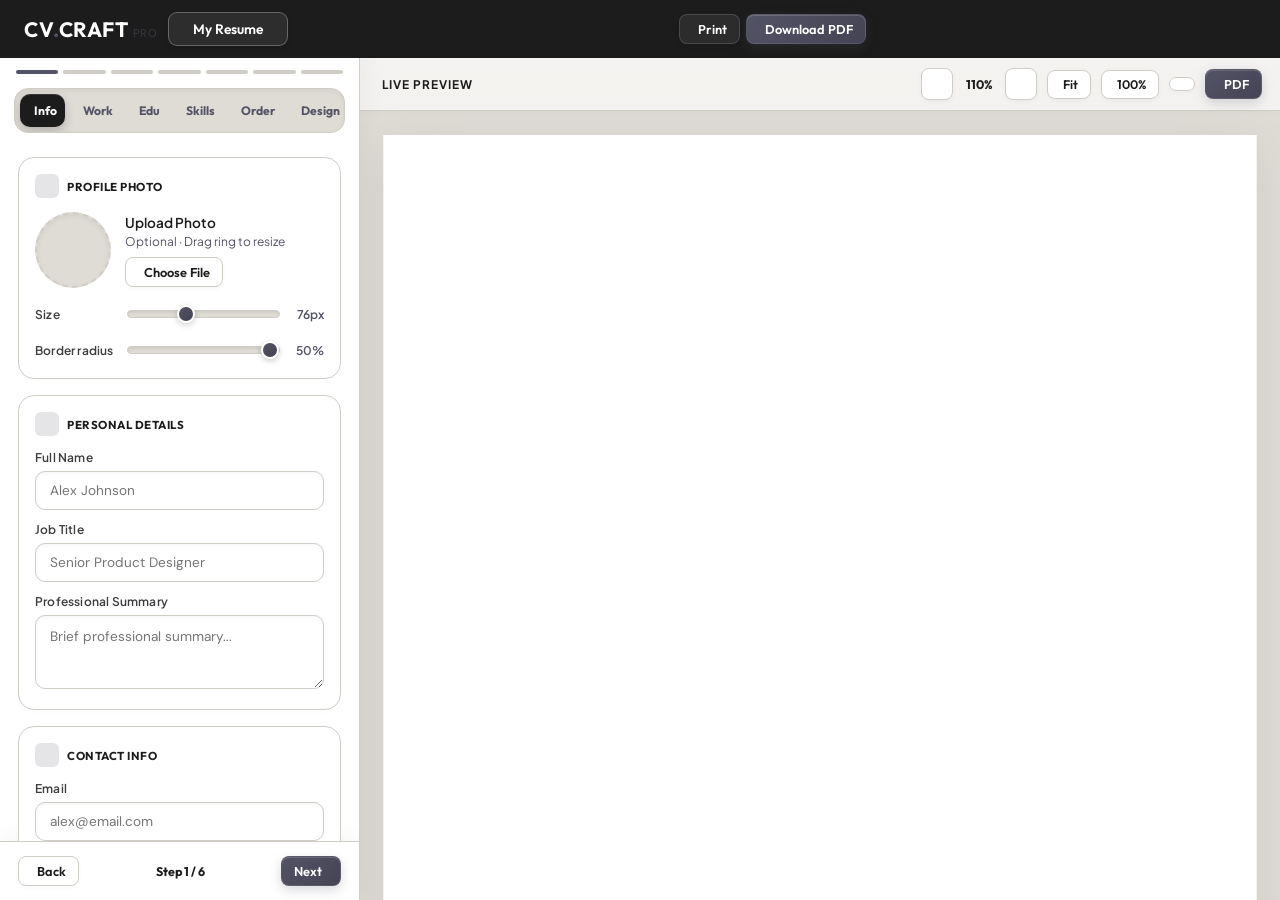
==== resume.html @ 9d7c4c13 "landinga page implementation" ====
<!DOCTYPE html>
<html lang="en">
<head>
<meta charset="UTF-8">
<meta name="viewport" content="width=device-width, initial-scale=1.0">
<meta http-equiv="Cache-Control" content="no-cache, no-store, must-revalidate">
<meta http-equiv="Pragma" content="no-cache">
<meta http-equiv="Expires" content="0">
<title>Free ATS Resume Builder Online | CVcraft Pro</title>
<meta name="description" content="Create ATS-friendly resumes online for free with CVcraft Pro. Fast, modern and privacy-first resume builder.">
<meta property="og:title" content="CVcraft Pro">
<meta property="og:description" content="Free ATS Resume Builder">
<meta property="og:type" content="website">
<meta property="og:url" content="https://resume-builder-3bc.pages.dev/">
<link rel="stylesheet" href="https://cdn.jsdelivr.net/npm/@tabler/icons-webfont@3.19.0/dist/tabler-icons.min.css">
<link href="https://fonts.googleapis.com/css2?family=DM+Serif+Display:ital@0;1&family=DM+Sans:ital,wght@0,300;0,400;0,500;0,600;1,400&family=Space+Mono:wght@400;700&family=Playfair+Display:ital,wght@0,400;0,700;1,400&family=Raleway:wght@300;400;600;700&family=Josefin+Sans:wght@300;400;600&family=Cormorant+Garamond:ital,wght@0,400;0,600;1,400&family=Nunito:wght@300;400;600;700&family=Lato:wght@300;400;700&family=Merriweather:ital,wght@0,400;0,700;1,400&family=Montserrat:wght@300;400;600;700&family=Source+Code+Pro:wght@400;600&family=Crimson+Text:ital,wght@0,400;0,600;1,400&family=IBM+Plex+Sans:wght@300;400;500;600&family=Libre+Baskerville:ital,wght@0,400;0,700;1,400&family=Oswald:wght@300;400;600&family=PT+Serif:ital,wght@0,400;0,700;1,400&family=Roboto+Slab:wght@300;400;700&family=Work+Sans:wght@300;400;500;600&family=Fira+Sans:wght@300;400;500;600&family=Outfit:wght@300;400;500;600;700;800&family=Plus+Jakarta+Sans:wght@300;400;500;600;700&display=swap" rel="stylesheet">
<link rel="stylesheet" href="https://cdnjs.cloudflare.com/ajax/libs/cropperjs/1.6.1/cropper.min.css">
<link rel="stylesheet" href="css/style.css?v=2">
</head>
<body>
<div id="ats-live-announcer" style="position: absolute; width: 1px; height: 1px; padding: 0; margin: -1px; overflow: hidden; clip: rect(0, 0, 0, 0); border: 0;" role="status" aria-live="polite"></div>

<header>
  <div class="logo-group" style="display:flex;align-items:center;gap:12px">
    <div class="logo" ondblclick="launchDiagnostics()" style="cursor: pointer;" title="Double-click to run diagnostics">CV<span>.</span>craft <span style="font-size:.7rem;opacity:.5;font-family:'DM Sans';font-weight:400">PRO</span></div>
    
    <div class="resumes-dropdown" id="resumesDropdown">
      <button class="resumes-trigger" onclick="toggleResumesMenu(event)" id="resumesTrigger">
        <i class="ti ti-file-text"></i>
        <span id="activeResumeName">My Resume</span>
        <i class="ti ti-chevron-down" style="font-size:10px;opacity:.7"></i>
      </button>
      <div class="resumes-menu" id="resumesMenu">
        <div class="menu-sec-label">Saved Resumes</div>
        <div class="resumes-list" id="resumesList"></div>
        <div class="menu-sec-label" style="margin-top: 6px;">Actions</div>
        <div class="resumes-actions">
          <button onclick="duplicateActiveResume(event)"><i class="ti ti-copy"></i> Duplicate Current Resume</button>
          <button onclick="createNewResume(event)"><i class="ti ti-plus"></i> New Blank Resume</button>
          <button onclick="document.getElementById('importProjectInput').click()"><i class="ti ti-upload"></i> Upload Existing Resume (.cvcraft / .json)</button>
          <input type="file" id="importProjectInput" accept=".cvcraft,.json" style="display:none" onchange="handleImportProject(event)">
          
          <div style="height: 1px; background: rgba(255, 255, 255, 0.08); margin: 2px 0;"></div>
          
          <button onclick="generateShareLink(event)"><i class="ti ti-share"></i> Share Resume Link</button>
          <button onclick="exportProject(event)"><i class="ti ti-download"></i> Save Resume to File</button>
          
          <div style="height: 1px; background: rgba(255, 255, 255, 0.08); margin: 2px 0;"></div>
          
          <button onclick="loadSampleData(event)" class="btn-sample"><i class="ti ti-sparkles"></i> Load Example Resume</button>
          <button onclick="resetActiveResume(event)" style="color: #ff4d4d; border-color: rgba(255, 77, 77, 0.15); background: rgba(255, 77, 77, 0.04);"><i class="ti ti-rotate"></i> Reset Current Resume</button>
        </div>
      </div>
    </div>
  </div>
  <div class="hdr-center">
    <button class="btn btn-ghost btn-sm" onclick="window.print()"><i class="ti ti-printer"></i> Print</button>
    <button class="btn btn-primary btn-sm" onclick="doDownload()"><i class="ti ti-download"></i> Download PDF</button>
  </div>
  <div class="hdr-actions">
    <button class="btn btn-ghost mob-edit-btn" id="mobToggle"><i class="ti ti-edit"></i> Edit</button>
    <button class="btn btn-primary btn-sm" onclick="doDownload()" style="display:none" id="mobDL"><i class="ti ti-download"></i></button>
  </div>
</header>

<div class="overlay" id="overlay" onclick="closeSidebar()"></div>

<div class="app">
<!-- ══ SIDEBAR ══ -->
<aside class="sidebar" id="sidebar">
  <div class="step-bar" id="stepBar"></div>
  <div class="tabs" id="tabBar">
    <div class="tab active" data-tab="info"><i class="ti ti-user"></i>Info</div>
    <div class="tab" data-tab="work"><i class="ti ti-briefcase"></i>Work</div>
    <div class="tab" data-tab="edu"><i class="ti ti-school"></i>Edu</div>
    <div class="tab" data-tab="skills"><i class="ti ti-tools"></i>Skills</div>
    <div class="tab" data-tab="sections"><i class="ti ti-layout-list"></i>Order</div>
    <div class="tab" data-tab="design"><i class="ti ti-brush"></i>Design</div>
    <div class="tab" data-tab="assist"><i class="ti ti-sparkles"></i>Optimizer</div>
  </div>

  <!-- INFO TAB -->
  <div class="tab-body active" id="tb-info">
    <div class="form-section-card">
      <div class="sec-label"><i class="ti ti-photo"></i> Profile Photo</div>
      <div class="photo-wrap">
        <div class="photo-ring" id="photoRing">
          <div class="photo-circle" id="photoCircle" onclick="handleAvatarClick(event)">
            <i class="ti ti-camera" style="font-size:1.6rem;color:var(--muted)"></i>
          </div>
          <div class="photo-resize-ring" id="photoResizeRing" title="Drag to resize"></div>
        </div>
        <div>
          <div style="font-weight:600;font-size:.85rem;margin-bottom:3px">Upload Photo</div>
          <div style="font-size:.75rem;color:var(--muted);margin-bottom:6px">Optional · Drag ring to resize</div>
          <input type="file" id="photo-input" accept="image/*" onchange="handlePhoto(event)">
          <button class="btn btn-outline btn-sm" onclick="document.getElementById('photo-input').click()"><i class="ti ti-upload"></i> Choose File</button>
          <button class="btn btn-outline btn-sm" style="margin-left:4px;display:none" onclick="removePhoto()" id="removePhotoBtn" title="Remove Photo"><i class="ti ti-trash"></i></button>
        </div>
      </div>
      <div class="range-row"><label class="lbl">Size</label><input type="range" id="photoSize" min="50" max="120" value="76" oninput="setPhotoSize(this.value)"><span class="range-val" id="photoSizeVal">76px</span></div>
      <div class="range-row" style="margin-bottom:0"><label class="lbl">Border radius</label><input type="range" id="photoBR" min="0" max="50" value="50" oninput="setPhotoBR(this.value)"><span class="range-val" id="photoBRVal">50%</span></div>
    </div>

    <div class="form-section-card">
      <div class="sec-label"><i class="ti ti-id-badge"></i> Personal Details</div>
      <div class="form-group"><label class="lbl">Full Name</label><input type="text" id="f_name" placeholder="Alex Johnson" oninput="render()" value=""></div>
      <div class="form-group" style="position: relative;">
        <label class="lbl" for="f_title">Job Title</label>
        <input type="text" id="f_title" placeholder="Senior Product Designer" oninput="render()" value="" aria-autocomplete="list" aria-controls="role-suggestions" aria-expanded="false">
        <div id="role-suggestions" class="role-suggestions-dropdown" role="listbox" style="display: none; position: absolute; top: 100%; left: 0; right: 0; background: #1c1c1e; border: 1px solid rgba(255,255,255,0.12); border-radius: 8px; box-shadow: 0 10px 30px rgba(0,0,0,0.5); z-index: 1000; max-height: 200px; overflow-y: auto; margin-top: 4px;"></div>
      </div>
      <div class="form-group" style="margin-bottom:0"><label class="lbl">Professional Summary</label><textarea id="f_summary" oninput="render()" placeholder="Brief professional summary..."></textarea></div>
      <div id="smart-role-panel" style="display: none; margin-top: 14px; background: rgba(0, 0, 0, 0.015); border: 1px dashed rgba(0, 0, 0, 0.12); padding: 12px; border-radius: 8px;"></div>
    </div>

    <div class="form-section-card">
      <div class="sec-label"><i class="ti ti-address-book"></i> Contact Info</div>
      <div class="form-group"><label class="lbl"><i class="ti ti-mail" style="font-size:12px"></i> Email</label><input type="email" id="f_email" placeholder="alex@email.com" oninput="render()" value=""></div>
      <div class="form-group"><label class="lbl"><i class="ti ti-phone" style="font-size:12px"></i> Phone</label><input type="tel" id="f_phone" placeholder="+1 234 567 890" oninput="render()" value=""></div>
      <div class="two-col">
        <div class="form-group"><label class="lbl"><i class="ti ti-map-pin" style="font-size:12px"></i> City</label><input type="text" id="f_city" placeholder="New York" oninput="render()" value=""></div>
        <div class="form-group"><label class="lbl">Country</label><input type="text" id="f_country" placeholder="USA" oninput="render()" value=""></div>
      </div>
      <div class="form-group"><label class="lbl"><i class="ti ti-brand-linkedin" style="font-size:12px"></i> LinkedIn</label><input type="url" id="f_linkedin" placeholder="linkedin.com/in/alex" oninput="render()" value=""></div>
      <div class="form-group"><label class="lbl"><i class="ti ti-world" style="font-size:12px"></i> Website</label><input type="url" id="f_website" placeholder="alexjohnson.design" oninput="render()" value=""></div>
      <div class="form-group" style="margin-bottom:0"><label class="lbl"><i class="ti ti-brand-github" style="font-size:12px"></i> GitHub</label><input type="url" id="f_github" placeholder="github.com/alex" oninput="render()" value=""></div>
    </div>
  </div>

  <!-- WORK TAB -->
  <div class="tab-body" id="tb-work">
    <div class="form-section-card">
      <div class="sec-label"><i class="ti ti-briefcase"></i> Work Experience</div>
      <div id="exp-list"></div>
      <button class="add-btn" onclick="addEntry('exp')"><i class="ti ti-plus"></i> Add Experience</button>
    </div>
  </div>

  <!-- EDU TAB -->
  <div class="tab-body" id="tb-edu">
    <div class="form-section-card">
      <div class="sec-label"><i class="ti ti-school"></i> Education</div>
      <div id="edu-list"></div>
      <button class="add-btn" onclick="addEntry('edu')"><i class="ti ti-plus"></i> Add Education</button>
    </div>

    <div class="form-section-card">
      <div class="sec-label"><i class="ti ti-certificate"></i> Certifications</div>
      <div id="cert-list"></div>
      <button class="add-btn" onclick="addEntry('cert')"><i class="ti ti-plus"></i> Add Certification</button>
    </div>

    <div class="form-section-card">
      <div class="sec-label"><i class="ti ti-trophy"></i> Awards & Achievements</div>
      <div id="award-list"></div>
      <button class="add-btn" onclick="addEntry('award')"><i class="ti ti-plus"></i> Add Award</button>
    </div>
  </div>

  <!-- SKILLS TAB -->
  <div class="tab-body" id="tb-skills">
    <div class="form-section-card">
      <div class="sec-label"><i class="ti ti-tools"></i> Skills</div>
      <div style="font-size:.75rem;color:var(--muted);margin-bottom:8px">Type skill + press Enter to add</div>
      <div class="skills-box" id="skills-area" onclick="document.getElementById('skill-input').focus()">
        <input class="s-ghost" id="skill-input" placeholder="e.g. Figma, React…" onkeydown="handleSkillKey(event)">
      </div>
      <!-- Skill suggestions flex-box container -->
      <div id="skills-suggestions-wrapper" style="margin-top: 12px; display: none;">
        <span style="font-size: 0.72rem; color: rgba(255,255,255,0.4); font-weight: bold; display: block; margin-bottom: 6px;">Recommended Skills</span>
        <div id="skillsSuggestionsList" style="display: flex; flex-wrap: wrap; gap: 6px;"></div>
      </div>
    </div>

    <div class="form-section-card">
      <div class="sec-label"><i class="ti ti-language"></i> Languages</div>
      <div id="lang-list"></div>
      <button class="add-btn" onclick="addLang()"><i class="ti ti-plus"></i> Add Language</button>
    </div>

    <div class="form-section-card">
      <div class="sec-label"><i class="ti ti-heart"></i> Interests / Hobbies</div>
      <div class="form-group" style="margin-bottom:0"><input type="text" id="f_interests" placeholder="Photography, Hiking, Open Source…" oninput="render()" value="UX Research, Photography, Hiking"></div>
    </div>
  </div>

  <!-- SECTIONS ORDER TAB -->
  <div class="tab-body" id="tb-sections">
    <div class="form-section-card">
      <div class="sec-label"><i class="ti ti-arrows-sort"></i> Drag to Reorder Sections</div>
      <div style="font-size:.75rem;color:var(--muted);margin-bottom:12px">Drag items to change section order. Toggle eye to show/hide.</div>
      <div class="reorder-list" id="reorderList"></div>
    </div>
  </div>

  <!-- DESIGN TAB -->
  <div class="tab-body" id="tb-design">
    <div class="form-section-card">
      <div class="sec-label"><i class="ti ti-color-swatch"></i> Accent Color</div>
      <div class="color-grid" id="colorGrid"></div>
      <div class="custom-color-trigger" onclick="openColorPickerModal()">
        <div class="custom-color-swatch" id="customColorPreview" style="background: var(--accent);"></div>
        <span style="font-size: .82rem; font-weight: 500; color: var(--text);">Choose Custom Color...</span>
      </div>
    </div>

    <div class="form-section-card">
      <div class="sec-label"><i class="ti ti-layout-grid"></i> Layout</div>
      <div class="layout-grid" id="layoutGrid"></div>
    </div>

    <div class="form-section-card">
      <div class="sec-label"><i class="ti ti-typography"></i> Font Family</div>
      <div class="font-grid" id="fontGrid"></div>
    </div>

    <div class="form-section-card">
      <div class="sec-label"><i class="ti ti-text-size"></i> Typography</div>
      <div class="range-row"><label class="lbl">Base size</label><input type="range" min="80" max="115" value="100" step="5" id="fontSizeR" oninput="setFontSize(this.value)"><span class="range-val" id="fontSizeV">100%</span></div>
      <div class="range-row" style="margin-bottom:0"><label class="lbl">Line height</label><input type="range" min="130" max="200" value="165" step="5" id="lineHR" oninput="setLineH(this.value)"><span class="range-val" id="lineHV">1.65</span></div>
    </div>

    <div class="form-section-card">
      <div class="sec-label"><i class="ti ti-adjustments-horizontal"></i> Spacing</div>
      <div class="range-row" style="margin-bottom:0"><label class="lbl">Section gap</label><input type="range" min="8" max="36" value="20" step="2" id="secGapR" oninput="setSecGap(this.value)"><span class="range-val" id="secGapV">20px</span></div>
    </div>
  </div>

  <!-- OPTIMIZER (ASSIST) TAB -->
  <div class="tab-body" id="tb-assist">
    <!-- Trust Positioning Disclaimer -->
    <div style="padding: 10px 12px; background: var(--surface2); border: 1px solid var(--border); border-radius: 8px; font-size: 0.74rem; color: var(--muted); line-height: 1.4; margin-bottom: 14px;">
      <div style="display: flex; align-items: flex-start; gap: 6px; font-weight: 600; color: var(--text); margin-bottom: 3px;">
        <i class="ti ti-info-circle" style="color: var(--accent); font-size: 14px; margin-top: 1.5px;"></i>
        Recruiter Readability Assistant
      </div>
      Higher scores improve layout parsing and keyword matching in recruiter searches, but do not guarantee interviews. We focus on realistic, data-safe optimization.
    </div>

    <!-- ATS Score Card -->
    <div class="form-section-card" style="text-align: center; padding: 24px 16px;">
      <div class="sec-label" style="justify-content: center; margin-bottom: 12px;"><i class="ti ti-chart-bar"></i> ATS Optimization Score</div>
      <div style="display: flex; justify-content: center; margin: 16px 0;">
        <div style="position: relative; display: inline-block;">
          <div id="atsScoreFill" style="width: 110px; height: 110px; border-radius: 50%; display: flex; align-items: center; justify-content: center; background: conic-gradient(var(--accent) 0deg, rgba(0,0,0,0.06) 0deg); box-shadow: inset 0 2px 8px rgba(0,0,0,0.05); padding: 8px;">
            <div style="width: 94px; height: 94px; border-radius: 50%; background: var(--surface); display: flex; flex-direction: column; align-items: center; justify-content: center; box-shadow: 0 4px 10px rgba(0,0,0,0.04);">
              <span id="atsScoreVal" style="font-family: 'Outfit', sans-serif; font-size: 1.8rem; font-weight: 800; color: var(--text); line-height: 1;">0%</span>
              <span style="font-size: 0.68rem; color: var(--muted); font-weight: 600; margin-top: 2px; text-transform: uppercase; letter-spacing: 0.5px;">Score</span>
            </div>
          </div>
          <div id="atsScoreDelta" style="position: absolute; top: -5px; right: -15px; font-family: 'Outfit', sans-serif; font-size: 0.95rem; font-weight: 800; opacity: 0; pointer-events: none; transition: all 0.8s cubic-bezier(0.16, 1, 0.3, 1); transform: translateY(8px); z-index: 10;"></div>
        </div>
      </div>
      <div id="atsBreakdownPanel" style="display: flex; flex-direction: column; gap: 8px; text-align: left; margin-top: 14px; background: var(--surface2); padding: 12px; border-radius: 8px; border: 1px solid var(--border);">
        <!-- Live values rendered by core.js -->
      </div>
    </div>

    <!-- Job Description Scanner -->
    <div class="form-section-card">
      <div class="sec-label"><i class="ti ti-briefcase"></i> Target Job Description</div>
      <div class="form-group" style="margin-bottom: 10px;">
        <label class="lbl">Paste Job Requirements / Description</label>
        <textarea id="jdInputText" placeholder="Paste the job description here to analyze missing keywords..." style="height: 120px; font-family: inherit; font-size: 0.82rem; line-height: 1.5; resize: vertical;" oninput="triggerJdAnalysis()"></textarea>
      </div>
      <div id="jdKeywordsPanel" style="display: flex; flex-direction: column; gap: 8px; background: var(--surface2); padding: 12px; border-radius: 8px; border: 1px solid var(--border);">
        <div style="text-align:center;padding:8px;opacity:0.5;font-size:0.8rem">Paste a Job Description above to scan for missing keywords.</div>
      </div>
    </div>

    <!-- Optimization Recommendations Checklist -->
    <div class="form-section-card" style="margin-bottom: 16px;">
      <div class="sec-label"><i class="ti ti-list-check"></i> Actionable Checklist</div>
      <div id="recsListPanel" style="display: flex; flex-direction: column; gap: 10px;">
        <!-- Checklist items rendered by core.js -->
      </div>
    </div>

    <!-- ATS Parsing Preview -->
    <div class="form-section-card" style="margin-bottom: 16px;">
      <div class="sec-label" style="display: flex; justify-content: space-between; align-items: center; width: 100%;">
        <span style="display: flex; align-items: center; gap: 6px;"><i class="ti ti-binary"></i> ATS Parsing Preview</span>
        <button id="toggleParserPreviewBtn" class="btn btn-outline btn-sm" style="padding: 2px 8px; font-size: 0.72rem; height: auto; border-radius: 4px;" onclick="toggleParserPreview()">Show Preview</button>
      </div>
      <div style="font-size: 0.74rem; color: var(--muted); margin-bottom: 10px; line-height: 1.4;">
        Inspect how standard parsing software interprets your layout structure. Real ATS databases read text in chronological order.
      </div>
      <div id="parserPreviewContainer" style="display: none; transition: all 0.3s ease;">
        <div id="parserWarningsPanel" style="display: flex; flex-direction: column; gap: 6px; margin-bottom: 10px;"></div>
        
        <div style="position: relative; background: #0f172a; border-radius: 8px; border: 1px solid rgba(255,255,255,0.08); padding: 12px;">
          <div style="display: flex; justify-content: space-between; align-items: center; font-size: 0.62rem; color: rgba(255,255,255,0.4); font-family: monospace; border-bottom: 1px solid rgba(255,255,255,0.06); padding-bottom: 6px; margin-bottom: 8px; text-transform: uppercase; letter-spacing: 0.5px;">
            <span>Chronological Plain-Text Output</span>
            <span>UTF-8 Readability: Stable</span>
          </div>
          <pre id="atsRawTextOutput" style="margin: 0; white-space: pre-wrap; font-family: 'Space Mono', monospace; font-size: 0.7rem; color: #cbd5e1; max-height: 180px; overflow-y: auto; line-height: 1.6; text-align: left;"></pre>
        </div>
        
        <div style="margin-top: 12px;">
          <div style="font-size: 0.7rem; font-weight: 700; color: var(--text); text-transform: uppercase; letter-spacing: 0.5px; margin-bottom: 6px;">Detected Sections</div>
          <div id="detectedSectionsFlex" style="display: flex; flex-wrap: wrap; gap: 6px;"></div>
        </div>
      </div>
    </div>

    <!-- Privacy Guard Footer -->
    <div style="text-align: center; font-size: 0.68rem; color: var(--muted); opacity: 0.8; padding: 4px 0 10px 0; border-top: 1px dashed var(--border); margin-top: 12px;">
      <i class="ti ti-shield-check" style="color: #22c55e; vertical-align: middle; font-size: 12px; margin-right: 2px;"></i>
      Privacy-First: Analysis runs 100% locally. No resume data is sent to external servers.
    </div>
  </div>

  <!-- NAV FOOTER -->
  <div class="form-nav">
    <button class="btn btn-outline btn-sm" id="prevBtn" onclick="navStep(-1)"><i class="ti ti-arrow-left"></i> Back</button>
    <span class="step-label" id="stepLbl">Step 1 / 6</span>
    <button class="btn btn-primary btn-sm" id="nextBtn" onclick="navStep(1)">Next <i class="ti ti-arrow-right"></i></button>
  </div>
</aside>

<!-- ══ PREVIEW PANEL ══ -->
<main class="preview-panel">
  <div class="preview-toolbar">
    <span class="pt-label"><i class="ti ti-eye" style="font-size:13px;margin-right:4px"></i>Live Preview</span>
    <div class="zoom-group">
      <button class="zoom-btn" onclick="zoom(-10)" title="Zoom Out"><i class="ti ti-zoom-out"></i></button>
      <span class="zoom-label" id="zoomLabel">75%</span>
      <button class="zoom-btn" onclick="zoom(10)" title="Zoom In"><i class="ti ti-zoom-in"></i></button>
    </div>
    <button class="fit-btn" onclick="zoomFit()" title="Fit to window"><i class="ti ti-maximize" style="font-size:12px;margin-right:3px"></i>Fit</button>
    <button class="fit-btn" onclick="zoomSet(100)"><i class="ti ti-zoom-reset" style="font-size:12px;margin-right:3px"></i>100%</button>
    <button class="btn btn-outline btn-sm" onclick="window.print()"><i class="ti ti-printer"></i></button>
    <button class="btn btn-primary btn-sm" onclick="doDownload()"><i class="ti ti-download"></i> PDF</button>
  </div>
  <div class="preview-scroll" id="previewScroll">
    <div class="cv-wrap" id="cvWrap">
      <div class="cv-doc" id="cvDoc"></div>
    </div>
  </div>
</main>
</div>

<div class="toast" id="toast"></div>

<!-- Diagnostics Modal -->
<div id="diagnosticsModal" class="modal-overlay" style="display: none; z-index: 99999;">
  <div class="modal-card" style="max-width: 520px; width: 95%; background: #121214; border: 1.5px solid rgba(255,255,255,0.08); border-radius: 14px; font-family: 'Space Mono', monospace; padding: 0; box-shadow: 0 20px 50px rgba(0,0,0,0.6); overflow: hidden; display: flex; flex-direction: column; gap: 0;">
    <div style="background: #1c1c1f; padding: 14px 20px; border-bottom: 1.5px solid rgba(255,255,255,0.06); display: flex; justify-content: space-between; align-items: center;">
      <span style="color: #fff; font-size: 0.9rem; font-weight: 700; display: flex; align-items: center; gap: 8px;"><i class="ti ti-terminal" style="color: var(--accent); font-size: 16px;"></i> Automated QA Test Suite</span>
      <button onclick="closeDiagnostics()" style="background: transparent; border: none; color: rgba(255,255,255,0.4); cursor: pointer; font-size: 1.1rem; padding: 2px; transition: color 0.2s;" onmouseover="this.style.color='#fff'" onmouseout="this.style.color='rgba(255,255,255,0.4)'"><i class="ti ti-x"></i></button>
    </div>
    <div style="padding: 16px 20px; flex: 1;">
      <div id="diagTerminal" class="diag-terminal" style="height: 220px; background: #09090b; border: 1px solid rgba(255,255,255,0.05); border-radius: 8px; padding: 12px; overflow-y: auto; font-size: 0.76rem; line-height: 1.6; color: #a1a1aa; display: flex; flex-direction: column; gap: 6px; box-shadow: inset 0 2px 6px rgba(0,0,0,0.5);">
        <!-- Diagnostics logs printed here -->
      </div>
    </div>
    <div style="background: #1c1c1f; padding: 14px 20px; display: flex; justify-content: flex-end; gap: 10px; border-top: 1.5px solid rgba(255,255,255,0.06);">
      <button class="btn btn-outline btn-sm" id="diagCloseBtn" onclick="closeDiagnostics()" style="font-family: inherit; font-size: 0.8rem; height: 34px;">Close</button>
      <button class="btn btn-primary btn-sm" id="diagRunBtn" onclick="runDiagnostics()" style="font-family: inherit; font-size: 0.8rem; height: 34px;">
        <i class="ti ti-play" style="font-size: 12px; margin-right: 4px;"></i> Run Diagnostics
      </button>
    </div>
  </div>
</div>

<!-- Crop Modal -->
<div id="cropModal" class="modal-overlay" style="display: none;">
  <div class="modal-card">
    <div class="modal-header">
      <h3 style="font-family:'DM Serif Display',serif; font-size:1.2rem; color:var(--text); margin-bottom: 4px;">Crop Profile Photo</h3>
    </div>
    <div class="modal-body">
      <div class="crop-container">
        <img id="cropImage" src="" alt="Upload preview">
      </div>
    </div>
    <div class="modal-footer">
      <button class="btn btn-outline btn-sm" onclick="closeCropModal()">Cancel</button>
      <button class="btn btn-primary btn-sm" onclick="applyCrop()">Apply Crop</button>
    </div>
  </div>
</div>

<!-- Photo Preview Modal -->
<div id="previewPhotoModal" class="modal-overlay" style="display: none;" onclick="closePhotoPreview()">
  <div class="modal-card" style="background: transparent; border: none; box-shadow: none; max-width: 400px; padding: 0;" onclick="event.stopPropagation()">
    <div class="modal-body" style="padding: 0; display: flex; justify-content: center; align-items: center;">
      <img id="previewPhotoImage" src="" alt="Profile Photo Preview" style="width: 100%; height: auto; box-shadow: var(--sh2); transition: all 0.3s ease; border: 3px solid #fff;">
    </div>
  </div>
</div>

<!-- Color Picker Modal -->
<div id="colorPickerModal" class="modal-overlay" style="display: none;" onclick="closeColorPickerModal()">
  <div class="modal-card" style="max-width: 320px;" onclick="event.stopPropagation()">
    <div class="modal-header">
      <h3 style="font-family:'DM Serif Display',serif; font-size:1.2rem; color:var(--text); margin-bottom: 4px;">Custom Accent Color</h3>
    </div>
    <div class="modal-body" style="padding-top: 10px;">
      <!-- Saturation/Lightness Pad -->
      <div class="color-pad" id="colorPad" style="position: relative; height: 160px; border-radius: 12px; overflow: hidden; cursor: crosshair; background-color: rgb(255, 0, 0);">
        <div style="position: absolute; inset: 0; background: linear-gradient(to right, #fff, rgba(255,255,255,0));"></div>
        <div style="position: absolute; inset: 0; background: linear-gradient(to top, #000, rgba(0,0,0,0));"></div>
        <div class="color-pad-pointer" id="colorPointer" style="position: absolute; width: 14px; height: 14px; border: 2px solid #fff; border-radius: 50%; box-shadow: 0 1px 4px rgba(0,0,0,0.4); transform: translate(-7px, -7px); pointer-events: none; left: 100%; top: 0%;"></div>
      </div>
      
      <!-- Hue Slider -->
      <div style="margin-top: 16px; display: flex; align-items: center;">
        <input type="range" id="colorHueSlider" min="0" max="360" value="0" style="width: 100%; height: 12px; border-radius: 6px; cursor: pointer; -webkit-appearance: none; appearance: none; background: linear-gradient(to right, #f00 0%, #ff0 17%, #0f0 33%, #0ff 50%, #00f 67%, #f0f 83%, #f00 100%); margin: 0;">
      </div>

      <!-- Color Preview & Hex Display -->
      <div style="display: flex; align-items: center; gap: 12px; margin-top: 16px;">
        <div id="pickerColorPreview" style="width: 44px; height: 44px; border-radius: 10px; border: 1.5px solid var(--border); box-shadow: inset 0 1px 3px rgba(0,0,0,0.08); background-color: var(--accent); flex-shrink: 0;"></div>
        <div style="flex: 1;">
          <label class="lbl" style="margin-bottom: 4px;">Hex Code</label>
          <input type="text" id="pickerHexValue" placeholder="#E94560" style="text-transform: uppercase; padding: 8px 12px;" oninput="handlePickerHexInput(this.value)">
        </div>
      </div>
    </div>
    <div class="modal-footer" style="margin-top: 16px;">
      <button class="btn btn-outline btn-sm" onclick="closeColorPickerModal()">Cancel</button>
      <button class="btn btn-primary btn-sm" onclick="applyCustomColor()">Select Color</button>
    </div>
  </div>
</div>

<!-- Custom Confirm Modal -->
<div id="confirmModal" class="modal-overlay" style="display: none;" onclick="document.getElementById('confirmCancelBtn').click()">
  <div class="modal-card" style="max-width: 380px; width: 90%; background: rgba(28, 28, 28, 0.9); backdrop-filter: blur(20px); -webkit-backdrop-filter: blur(20px); border: 1px solid rgba(255, 255, 255, 0.1); border-radius: 14px; box-shadow: 0 20px 50px rgba(0, 0, 0, 0.5); display: flex; flex-direction: column; overflow: hidden; padding: 0; gap: 0;" onclick="event.stopPropagation()">
    <div style="padding: 24px 24px 18px; display: flex; flex-direction: column; gap: 14px;">
      <div style="display: flex; align-items: center; gap: 12px;">
        <div style="width: 36px; height: 36px; border-radius: 50%; background: rgba(233, 69, 96, 0.12); display: flex; align-items: center; justify-content: center; color: var(--accent); flex-shrink: 0;">
          <i class="ti ti-help-circle" style="font-size: 20px;"></i>
        </div>
        <h3 id="confirmTitle" style="font-family: 'Outfit', sans-serif; font-weight: 700; font-size: 1.15rem; color: #fff; margin: 0;">Confirm Action</h3>
      </div>
      <div>
        <p id="confirmMessage" style="font-family: 'Plus Jakarta Sans', sans-serif; font-size: 0.88rem; color: rgba(255, 255, 255, 0.7); line-height: 1.55; margin: 0;"></p>
      </div>
    </div>
    <div style="background: rgba(0, 0, 0, 0.25); padding: 14px 24px; display: flex; justify-content: flex-end; gap: 10px; border-top: 1px solid rgba(255, 255, 255, 0.05); margin-top: 0;">
      <button class="btn btn-outline btn-sm" id="confirmCancelBtn">Cancel</button>
      <button class="btn btn-primary btn-sm" id="confirmConfirmBtn">Confirm</button>
    </div>
  </div>
</div>

<!-- Custom Download Modal -->
<div id="downloadModal" class="modal-overlay" style="display: none;" onclick="closeDownloadModal()">
  <div class="modal-card" style="max-width: 380px; width: 90%; background: rgba(28, 28, 28, 0.9); backdrop-filter: blur(20px); -webkit-backdrop-filter: blur(20px); border: 1px solid rgba(255, 255, 255, 0.1); border-radius: 14px; box-shadow: 0 20px 50px rgba(0, 0, 0, 0.5); display: flex; flex-direction: column; overflow: hidden; padding: 0; gap: 0;" onclick="event.stopPropagation()">
    <div style="padding: 24px 24px 18px; display: flex; flex-direction: column; gap: 14px;">
      <div style="display: flex; align-items: center; gap: 12px;">
        <div style="width: 36px; height: 36px; border-radius: 50%; background: rgba(233, 69, 96, 0.12); display: flex; align-items: center; justify-content: center; color: var(--accent); flex-shrink: 0;">
          <i class="ti ti-download" style="font-size: 20px;"></i>
        </div>
        <h3 style="font-family: 'Outfit', sans-serif; font-weight: 700; font-size: 1.15rem; color: #fff; margin: 0;">Download PDF</h3>
      </div>
      <div>
        <label class="lbl" style="color: rgba(255,255,255,0.5); font-size: 0.75rem; margin-bottom: 6px; display: block;">File Name</label>
        <input type="text" id="pdfFileNameInput" style="width: 100%; padding: 10px 12px; background: rgba(255,255,255,0.06); border: 1px solid rgba(255,255,255,0.12); border-radius: 8px; color: #fff; outline: none; font-family: inherit; font-size: 0.9rem;" placeholder="my-resume">
      </div>
    </div>
    <div style="background: rgba(0, 0, 0, 0.25); padding: 14px 24px; display: flex; justify-content: flex-end; gap: 10px; border-top: 1px solid rgba(255, 255, 255, 0.05); margin-top: 0;">
      <button class="btn btn-outline btn-sm" onclick="closeDownloadModal()">Cancel</button>
      <button class="btn btn-primary btn-sm" id="downloadConfirmBtn" onclick="generateAndSavePDF()">
        <i class="ti ti-download" style="font-size: 14px; margin-right: 4px;"></i> Download
      </button>
    </div>
  </div>
</div>

<script src="https://cdnjs.cloudflare.com/ajax/libs/html2pdf.js/0.10.1/html2pdf.bundle.min.js"></script>
<script src="https://cdnjs.cloudflare.com/ajax/libs/cropperjs/1.6.1/cropper.min.js"></script>
<script src="js/state.js?v=3"></script>
<script src="js/helpers.js?v=3"></script>
<script src="js/validation.js?v=3"></script>
<script src="js/intelligence/utils.js?v=3"></script>
<script src="js/intelligence/lazy-loader.js?v=3"></script>
<script src="js/intelligence/role-matcher.js?v=3"></script>
<script src="js/intelligence/bullet-engine.js?v=3"></script>
<script src="js/intelligence/metrics-detector.js?v=3"></script>
<script src="js/intelligence/ats-engine.js?v=3"></script>
<script src="js/intelligence/jd-analyzer.js?v=3"></script>
<script src="js/intelligence/summary-generator.js?v=3"></script>
<script src="js/intelligence/skill-engine.js?v=3"></script>
<script src="js/intelligence/recommendations.js?v=3"></script>
<script src="js/intelligence/core.js?v=3"></script>
<script src="js/intelligence/diagnostics.js?v=3"></script>
<script src="js/handlers.js?v=3"></script>
<script src="js/ui.js?v=3"></script>
<script src="js/render.js?v=3"></script>
</body>
</html>
---- css/style.css ----
@import "base.css";
@import "sidebar.css";
@import "preview.css";
@import "modal.css";
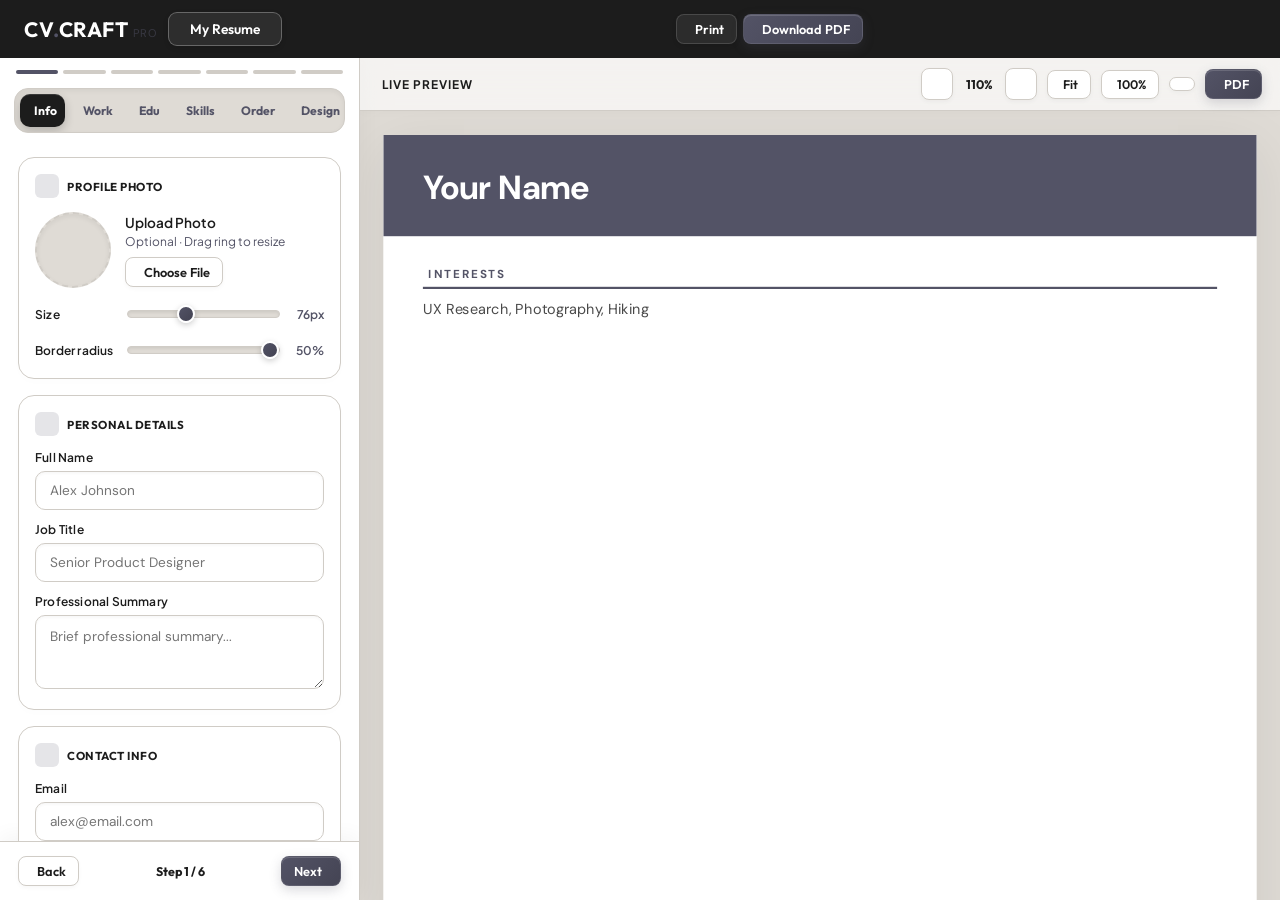
==== commit 1805b6e9: "ux fixes and stability improvements" ====
--- a/resume.html
+++ b/resume.html
@@ -16,11 +16,12 @@
 <link href="https://fonts.googleapis.com/css2?family=DM+Serif+Display:ital@0;1&family=DM+Sans:ital,wght@0,300;0,400;0,500;0,600;1,400&family=Space+Mono:wght@400;700&family=Playfair+Display:ital,wght@0,400;0,700;1,400&family=Raleway:wght@300;400;600;700&family=Josefin+Sans:wght@300;400;600&family=Cormorant+Garamond:ital,wght@0,400;0,600;1,400&family=Nunito:wght@300;400;600;700&family=Lato:wght@300;400;700&family=Merriweather:ital,wght@0,400;0,700;1,400&family=Montserrat:wght@300;400;600;700&family=Source+Code+Pro:wght@400;600&family=Crimson+Text:ital,wght@0,400;0,600;1,400&family=IBM+Plex+Sans:wght@300;400;500;600&family=Libre+Baskerville:ital,wght@0,400;0,700;1,400&family=Oswald:wght@300;400;600&family=PT+Serif:ital,wght@0,400;0,700;1,400&family=Roboto+Slab:wght@300;400;700&family=Work+Sans:wght@300;400;500;600&family=Fira+Sans:wght@300;400;500;600&family=Outfit:wght@300;400;500;600;700;800&family=Plus+Jakarta+Sans:wght@300;400;500;600;700&display=swap" rel="stylesheet">
 <link rel="stylesheet" href="https://cdnjs.cloudflare.com/ajax/libs/cropperjs/1.6.1/cropper.min.css">
 <link rel="stylesheet" href="css/style.css?v=2">
+<link rel="stylesheet" href="css/templates.css?v=3">
 </head>
 <body>
 <div id="ats-live-announcer" style="position: absolute; width: 1px; height: 1px; padding: 0; margin: -1px; overflow: hidden; clip: rect(0, 0, 0, 0); border: 0;" role="status" aria-live="polite"></div>
 
-<header>
+<header role="banner">
   <div class="logo-group" style="display:flex;align-items:center;gap:12px">
     <div class="logo" ondblclick="launchDiagnostics()" style="cursor: pointer;" title="Double-click to run diagnostics">CV<span>.</span>craft <span style="font-size:.7rem;opacity:.5;font-family:'DM Sans';font-weight:400">PRO</span></div>
     
@@ -28,27 +29,30 @@
       <button class="resumes-trigger" onclick="toggleResumesMenu(event)" id="resumesTrigger">
         <i class="ti ti-file-text"></i>
         <span id="activeResumeName">My Resume</span>
-        <i class="ti ti-chevron-down" style="font-size:10px;opacity:.7"></i>
+        <i class="ti ti-chevron-down"></i>
       </button>
+      <!-- Backdrop for mobile sheet -->
+      <div class="resumes-backdrop" id="resumesBackdrop" onclick="toggleResumesMenu(event)"></div>
       <div class="resumes-menu" id="resumesMenu">
         <div class="menu-sec-label">Saved Resumes</div>
         <div class="resumes-list" id="resumesList"></div>
-        <div class="menu-sec-label" style="margin-top: 6px;">Actions</div>
+        <div class="menu-divider"></div>
+        <div class="menu-sec-label">Actions</div>
         <div class="resumes-actions">
           <button onclick="duplicateActiveResume(event)"><i class="ti ti-copy"></i> Duplicate Current Resume</button>
           <button onclick="createNewResume(event)"><i class="ti ti-plus"></i> New Blank Resume</button>
           <button onclick="document.getElementById('importProjectInput').click()"><i class="ti ti-upload"></i> Upload Existing Resume (.cvcraft / .json)</button>
           <input type="file" id="importProjectInput" accept=".cvcraft,.json" style="display:none" onchange="handleImportProject(event)">
           
-          <div style="height: 1px; background: rgba(255, 255, 255, 0.08); margin: 2px 0;"></div>
+          <div class="menu-divider"></div>
           
           <button onclick="generateShareLink(event)"><i class="ti ti-share"></i> Share Resume Link</button>
           <button onclick="exportProject(event)"><i class="ti ti-download"></i> Save Resume to File</button>
           
-          <div style="height: 1px; background: rgba(255, 255, 255, 0.08); margin: 2px 0;"></div>
+          <div class="menu-divider"></div>
           
           <button onclick="loadSampleData(event)" class="btn-sample"><i class="ti ti-sparkles"></i> Load Example Resume</button>
-          <button onclick="resetActiveResume(event)" style="color: #ff4d4d; border-color: rgba(255, 77, 77, 0.15); background: rgba(255, 77, 77, 0.04);"><i class="ti ti-rotate"></i> Reset Current Resume</button>
+          <button onclick="resetActiveResume(event)" class="btn-danger"><i class="ti ti-rotate"></i> Reset Current Resume</button>
         </div>
       </div>
     </div>
@@ -67,7 +71,7 @@
 
 <div class="app">
 <!-- ══ SIDEBAR ══ -->
-<aside class="sidebar" id="sidebar">
+<aside class="sidebar" id="sidebar" role="complementary">
   <div class="step-bar" id="stepBar"></div>
   <div class="tabs" id="tabBar">
     <div class="tab active" data-tab="info"><i class="ti ti-user"></i>Info</div>
@@ -98,33 +102,33 @@
           <button class="btn btn-outline btn-sm" style="margin-left:4px;display:none" onclick="removePhoto()" id="removePhotoBtn" title="Remove Photo"><i class="ti ti-trash"></i></button>
         </div>
       </div>
-      <div class="range-row"><label class="lbl">Size</label><input type="range" id="photoSize" min="50" max="120" value="76" oninput="setPhotoSize(this.value)"><span class="range-val" id="photoSizeVal">76px</span></div>
-      <div class="range-row" style="margin-bottom:0"><label class="lbl">Border radius</label><input type="range" id="photoBR" min="0" max="50" value="50" oninput="setPhotoBR(this.value)"><span class="range-val" id="photoBRVal">50%</span></div>
+      <div class="range-row"><label class="lbl" for="photoSize">Size</label><input type="range" id="photoSize" min="50" max="120" value="76" oninput="setPhotoSize(this.value)"><span class="range-val" id="photoSizeVal">76px</span></div>
+      <div class="range-row" style="margin-bottom:0"><label class="lbl" for="photoBR">Border radius</label><input type="range" id="photoBR" min="0" max="50" value="50" oninput="setPhotoBR(this.value)"><span class="range-val" id="photoBRVal">50%</span></div>
     </div>
 
     <div class="form-section-card">
       <div class="sec-label"><i class="ti ti-id-badge"></i> Personal Details</div>
-      <div class="form-group"><label class="lbl">Full Name</label><input type="text" id="f_name" placeholder="Alex Johnson" oninput="render()" value=""></div>
+      <div class="form-group"><label class="lbl" for="f_name">Full Name</label><input type="text" id="f_name" placeholder="Alex Johnson" oninput="render()" value=""></div>
       <div class="form-group" style="position: relative;">
         <label class="lbl" for="f_title">Job Title</label>
         <input type="text" id="f_title" placeholder="Senior Product Designer" oninput="render()" value="" aria-autocomplete="list" aria-controls="role-suggestions" aria-expanded="false">
         <div id="role-suggestions" class="role-suggestions-dropdown" role="listbox" style="display: none; position: absolute; top: 100%; left: 0; right: 0; background: #1c1c1e; border: 1px solid rgba(255,255,255,0.12); border-radius: 8px; box-shadow: 0 10px 30px rgba(0,0,0,0.5); z-index: 1000; max-height: 200px; overflow-y: auto; margin-top: 4px;"></div>
       </div>
-      <div class="form-group" style="margin-bottom:0"><label class="lbl">Professional Summary</label><textarea id="f_summary" oninput="render()" placeholder="Brief professional summary..."></textarea></div>
+      <div class="form-group" style="margin-bottom:0"><label class="lbl" for="f_summary">Professional Summary</label><textarea id="f_summary" oninput="render()" placeholder="Brief professional summary..."></textarea></div>
       <div id="smart-role-panel" style="display: none; margin-top: 14px; background: rgba(0, 0, 0, 0.015); border: 1px dashed rgba(0, 0, 0, 0.12); padding: 12px; border-radius: 8px;"></div>
     </div>
 
     <div class="form-section-card">
       <div class="sec-label"><i class="ti ti-address-book"></i> Contact Info</div>
-      <div class="form-group"><label class="lbl"><i class="ti ti-mail" style="font-size:12px"></i> Email</label><input type="email" id="f_email" placeholder="alex@email.com" oninput="render()" value=""></div>
-      <div class="form-group"><label class="lbl"><i class="ti ti-phone" style="font-size:12px"></i> Phone</label><input type="tel" id="f_phone" placeholder="+1 234 567 890" oninput="render()" value=""></div>
+      <div class="form-group"><label class="lbl" for="f_email"><i class="ti ti-mail" style="font-size:12px"></i> Email</label><input type="email" id="f_email" placeholder="alex@email.com" oninput="render()" value=""></div>
+      <div class="form-group"><label class="lbl" for="f_phone"><i class="ti ti-phone" style="font-size:12px"></i> Phone</label><input type="tel" id="f_phone" placeholder="+1 234 567 890" oninput="render()" value=""></div>
       <div class="two-col">
-        <div class="form-group"><label class="lbl"><i class="ti ti-map-pin" style="font-size:12px"></i> City</label><input type="text" id="f_city" placeholder="New York" oninput="render()" value=""></div>
-        <div class="form-group"><label class="lbl">Country</label><input type="text" id="f_country" placeholder="USA" oninput="render()" value=""></div>
-      </div>
-      <div class="form-group"><label class="lbl"><i class="ti ti-brand-linkedin" style="font-size:12px"></i> LinkedIn</label><input type="url" id="f_linkedin" placeholder="linkedin.com/in/alex" oninput="render()" value=""></div>
-      <div class="form-group"><label class="lbl"><i class="ti ti-world" style="font-size:12px"></i> Website</label><input type="url" id="f_website" placeholder="alexjohnson.design" oninput="render()" value=""></div>
-      <div class="form-group" style="margin-bottom:0"><label class="lbl"><i class="ti ti-brand-github" style="font-size:12px"></i> GitHub</label><input type="url" id="f_github" placeholder="github.com/alex" oninput="render()" value=""></div>
+        <div class="form-group"><label class="lbl" for="f_city"><i class="ti ti-map-pin" style="font-size:12px"></i> City</label><input type="text" id="f_city" placeholder="New York" oninput="render()" value=""></div>
+        <div class="form-group"><label class="lbl" for="f_country">Country</label><input type="text" id="f_country" placeholder="USA" oninput="render()" value=""></div>
+      </div>
+      <div class="form-group"><label class="lbl" for="f_linkedin"><i class="ti ti-brand-linkedin" style="font-size:12px"></i> LinkedIn</label><input type="url" id="f_linkedin" placeholder="linkedin.com/in/alex" oninput="render()" value=""></div>
+      <div class="form-group"><label class="lbl" for="f_website"><i class="ti ti-world" style="font-size:12px"></i> Website</label><input type="url" id="f_website" placeholder="alexjohnson.design" oninput="render()" value=""></div>
+      <div class="form-group" style="margin-bottom:0"><label class="lbl" for="f_github"><i class="ti ti-brand-github" style="font-size:12px"></i> GitHub</label><input type="url" id="f_github" placeholder="github.com/alex" oninput="render()" value=""></div>
     </div>
   </div>
 
@@ -168,7 +172,7 @@
       </div>
       <!-- Skill suggestions flex-box container -->
       <div id="skills-suggestions-wrapper" style="margin-top: 12px; display: none;">
-        <span style="font-size: 0.72rem; color: rgba(255,255,255,0.4); font-weight: bold; display: block; margin-bottom: 6px;">Recommended Skills</span>
+        <span style="font-size: 0.72rem; color: #535366; font-weight: 700; display: block; margin-bottom: 6px; text-transform: uppercase; letter-spacing: 0.5px;">Recommended Skills</span>
         <div id="skillsSuggestionsList" style="display: flex; flex-wrap: wrap; gap: 6px;"></div>
       </div>
     </div>
@@ -181,7 +185,7 @@
 
     <div class="form-section-card">
       <div class="sec-label"><i class="ti ti-heart"></i> Interests / Hobbies</div>
-      <div class="form-group" style="margin-bottom:0"><input type="text" id="f_interests" placeholder="Photography, Hiking, Open Source…" oninput="render()" value="UX Research, Photography, Hiking"></div>
+      <div class="form-group" style="margin-bottom:0"><label class="sr-only" for="f_interests">Interests / Hobbies</label><input type="text" id="f_interests" placeholder="Photography, Hiking, Open Source…" oninput="render()" value="UX Research, Photography, Hiking"></div>
     </div>
   </div>
 
@@ -196,6 +200,12 @@
 
   <!-- DESIGN TAB -->
   <div class="tab-body" id="tb-design">
+    <div class="form-section-card">
+      <div class="sec-label"><i class="ti ti-brush"></i> Template Presets</div>
+      <div style="font-size:.74rem;color:var(--muted);margin-bottom:12px">Select a template preset. This updates layout, font, accent, and spacing while keeping your content intact.</div>
+      <div class="template-presets-grid" id="templatePresetsGrid"></div>
+    </div>
+
     <div class="form-section-card">
       <div class="sec-label"><i class="ti ti-color-swatch"></i> Accent Color</div>
       <div class="color-grid" id="colorGrid"></div>
@@ -217,13 +227,13 @@
 
     <div class="form-section-card">
       <div class="sec-label"><i class="ti ti-text-size"></i> Typography</div>
-      <div class="range-row"><label class="lbl">Base size</label><input type="range" min="80" max="115" value="100" step="5" id="fontSizeR" oninput="setFontSize(this.value)"><span class="range-val" id="fontSizeV">100%</span></div>
-      <div class="range-row" style="margin-bottom:0"><label class="lbl">Line height</label><input type="range" min="130" max="200" value="165" step="5" id="lineHR" oninput="setLineH(this.value)"><span class="range-val" id="lineHV">1.65</span></div>
+      <div class="range-row"><label class="lbl" for="fontSizeR">Base size</label><input type="range" min="80" max="115" value="100" step="5" id="fontSizeR" oninput="setFontSize(this.value)"><span class="range-val" id="fontSizeV">100%</span></div>
+      <div class="range-row" style="margin-bottom:0"><label class="lbl" for="lineHR">Line height</label><input type="range" min="130" max="200" value="165" step="5" id="lineHR" oninput="setLineH(this.value)"><span class="range-val" id="lineHV">1.65</span></div>
     </div>
 
     <div class="form-section-card">
       <div class="sec-label"><i class="ti ti-adjustments-horizontal"></i> Spacing</div>
-      <div class="range-row" style="margin-bottom:0"><label class="lbl">Section gap</label><input type="range" min="8" max="36" value="20" step="2" id="secGapR" oninput="setSecGap(this.value)"><span class="range-val" id="secGapV">20px</span></div>
+      <div class="range-row" style="margin-bottom:0"><label class="lbl" for="secGapR">Section gap</label><input type="range" min="8" max="36" value="20" step="2" id="secGapR" oninput="setSecGap(this.value)"><span class="range-val" id="secGapV">20px</span></div>
     </div>
   </div>
 
@@ -265,7 +275,7 @@
         <textarea id="jdInputText" placeholder="Paste the job description here to analyze missing keywords..." style="height: 120px; font-family: inherit; font-size: 0.82rem; line-height: 1.5; resize: vertical;" oninput="triggerJdAnalysis()"></textarea>
       </div>
       <div id="jdKeywordsPanel" style="display: flex; flex-direction: column; gap: 8px; background: var(--surface2); padding: 12px; border-radius: 8px; border: 1px solid var(--border);">
-        <div style="text-align:center;padding:8px;opacity:0.5;font-size:0.8rem">Paste a Job Description above to scan for missing keywords.</div>
+        <div style="text-align:center;padding:8px;color:#8896aa;font-size:0.8rem">Paste a Job Description above to scan for missing keywords.</div>
       </div>
     </div>
 
@@ -305,7 +315,7 @@
     </div>
 
     <!-- Privacy Guard Footer -->
-    <div style="text-align: center; font-size: 0.68rem; color: var(--muted); opacity: 0.8; padding: 4px 0 10px 0; border-top: 1px dashed var(--border); margin-top: 12px;">
+    <div style="text-align: center; font-size: 0.68rem; color: #8896aa; padding: 4px 0 10px 0; border-top: 1px dashed var(--border); margin-top: 12px;">
       <i class="ti ti-shield-check" style="color: #22c55e; vertical-align: middle; font-size: 12px; margin-right: 2px;"></i>
       Privacy-First: Analysis runs 100% locally. No resume data is sent to external servers.
     </div>
@@ -320,7 +330,7 @@
 </aside>
 
 <!-- ══ PREVIEW PANEL ══ -->
-<main class="preview-panel">
+<main class="preview-panel" role="main">
   <div class="preview-toolbar">
     <span class="pt-label"><i class="ti ti-eye" style="font-size:13px;margin-right:4px"></i>Live Preview</span>
     <div class="zoom-group">
@@ -344,10 +354,10 @@
 <div class="toast" id="toast"></div>
 
 <!-- Diagnostics Modal -->
-<div id="diagnosticsModal" class="modal-overlay" style="display: none; z-index: 99999;">
+<div id="diagnosticsModal" class="modal-overlay" style="display: none;" role="dialog" aria-modal="true" aria-labelledby="diagnosticsTitle">
   <div class="modal-card" style="max-width: 520px; width: 95%; background: #121214; border: 1.5px solid rgba(255,255,255,0.08); border-radius: 14px; font-family: 'Space Mono', monospace; padding: 0; box-shadow: 0 20px 50px rgba(0,0,0,0.6); overflow: hidden; display: flex; flex-direction: column; gap: 0;">
     <div style="background: #1c1c1f; padding: 14px 20px; border-bottom: 1.5px solid rgba(255,255,255,0.06); display: flex; justify-content: space-between; align-items: center;">
-      <span style="color: #fff; font-size: 0.9rem; font-weight: 700; display: flex; align-items: center; gap: 8px;"><i class="ti ti-terminal" style="color: var(--accent); font-size: 16px;"></i> Automated QA Test Suite</span>
+      <span id="diagnosticsTitle" style="color: #fff; font-size: 0.9rem; font-weight: 700; display: flex; align-items: center; gap: 8px;"><i class="ti ti-terminal" style="color: var(--accent); font-size: 16px;"></i> Automated QA Test Suite</span>
       <button onclick="closeDiagnostics()" style="background: transparent; border: none; color: rgba(255,255,255,0.4); cursor: pointer; font-size: 1.1rem; padding: 2px; transition: color 0.2s;" onmouseover="this.style.color='#fff'" onmouseout="this.style.color='rgba(255,255,255,0.4)'"><i class="ti ti-x"></i></button>
     </div>
     <div style="padding: 16px 20px; flex: 1;">
@@ -365,10 +375,10 @@
 </div>
 
 <!-- Crop Modal -->
-<div id="cropModal" class="modal-overlay" style="display: none;">
+<div id="cropModal" class="modal-overlay" style="display: none;" role="dialog" aria-modal="true" aria-labelledby="cropTitle">
   <div class="modal-card">
     <div class="modal-header">
-      <h3 style="font-family:'DM Serif Display',serif; font-size:1.2rem; color:var(--text); margin-bottom: 4px;">Crop Profile Photo</h3>
+      <h3 id="cropTitle" style="font-family:'DM Serif Display',serif; font-size:1.2rem; color:var(--text); margin-bottom: 4px;">Crop Profile Photo</h3>
     </div>
     <div class="modal-body">
       <div class="crop-container">
@@ -383,7 +393,7 @@
 </div>
 
 <!-- Photo Preview Modal -->
-<div id="previewPhotoModal" class="modal-overlay" style="display: none;" onclick="closePhotoPreview()">
+<div id="previewPhotoModal" class="modal-overlay" style="display: none;" role="dialog" aria-modal="true" aria-label="Profile Photo Preview" onclick="closePhotoPreview()">
   <div class="modal-card" style="background: transparent; border: none; box-shadow: none; max-width: 400px; padding: 0;" onclick="event.stopPropagation()">
     <div class="modal-body" style="padding: 0; display: flex; justify-content: center; align-items: center;">
       <img id="previewPhotoImage" src="" alt="Profile Photo Preview" style="width: 100%; height: auto; box-shadow: var(--sh2); transition: all 0.3s ease; border: 3px solid #fff;">
@@ -392,10 +402,10 @@
 </div>
 
 <!-- Color Picker Modal -->
-<div id="colorPickerModal" class="modal-overlay" style="display: none;" onclick="closeColorPickerModal()">
+<div id="colorPickerModal" class="modal-overlay" style="display: none;" role="dialog" aria-modal="true" aria-labelledby="colorPickerTitle" onclick="closeColorPickerModal()">
   <div class="modal-card" style="max-width: 320px;" onclick="event.stopPropagation()">
     <div class="modal-header">
-      <h3 style="font-family:'DM Serif Display',serif; font-size:1.2rem; color:var(--text); margin-bottom: 4px;">Custom Accent Color</h3>
+      <h3 id="colorPickerTitle" style="font-family:'DM Serif Display',serif; font-size:1.2rem; color:var(--text); margin-bottom: 4px;">Custom Accent Color</h3>
     </div>
     <div class="modal-body" style="padding-top: 10px;">
       <!-- Saturation/Lightness Pad -->
@@ -414,7 +424,7 @@
       <div style="display: flex; align-items: center; gap: 12px; margin-top: 16px;">
         <div id="pickerColorPreview" style="width: 44px; height: 44px; border-radius: 10px; border: 1.5px solid var(--border); box-shadow: inset 0 1px 3px rgba(0,0,0,0.08); background-color: var(--accent); flex-shrink: 0;"></div>
         <div style="flex: 1;">
-          <label class="lbl" style="margin-bottom: 4px;">Hex Code</label>
+          <label class="lbl" for="pickerHexValue" style="margin-bottom: 4px;">Hex Code</label>
           <input type="text" id="pickerHexValue" placeholder="#E94560" style="text-transform: uppercase; padding: 8px 12px;" oninput="handlePickerHexInput(this.value)">
         </div>
       </div>
@@ -427,7 +437,7 @@
 </div>
 
 <!-- Custom Confirm Modal -->
-<div id="confirmModal" class="modal-overlay" style="display: none;" onclick="document.getElementById('confirmCancelBtn').click()">
+<div id="confirmModal" class="modal-overlay" style="display: none;" role="dialog" aria-modal="true" aria-labelledby="confirmTitle" onclick="document.getElementById('confirmCancelBtn').click()">
   <div class="modal-card" style="max-width: 380px; width: 90%; background: rgba(28, 28, 28, 0.9); backdrop-filter: blur(20px); -webkit-backdrop-filter: blur(20px); border: 1px solid rgba(255, 255, 255, 0.1); border-radius: 14px; box-shadow: 0 20px 50px rgba(0, 0, 0, 0.5); display: flex; flex-direction: column; overflow: hidden; padding: 0; gap: 0;" onclick="event.stopPropagation()">
     <div style="padding: 24px 24px 18px; display: flex; flex-direction: column; gap: 14px;">
       <div style="display: flex; align-items: center; gap: 12px;">
@@ -448,17 +458,17 @@
 </div>
 
 <!-- Custom Download Modal -->
-<div id="downloadModal" class="modal-overlay" style="display: none;" onclick="closeDownloadModal()">
+<div id="downloadModal" class="modal-overlay" style="display: none;" role="dialog" aria-modal="true" aria-labelledby="downloadTitle" onclick="closeDownloadModal()">
   <div class="modal-card" style="max-width: 380px; width: 90%; background: rgba(28, 28, 28, 0.9); backdrop-filter: blur(20px); -webkit-backdrop-filter: blur(20px); border: 1px solid rgba(255, 255, 255, 0.1); border-radius: 14px; box-shadow: 0 20px 50px rgba(0, 0, 0, 0.5); display: flex; flex-direction: column; overflow: hidden; padding: 0; gap: 0;" onclick="event.stopPropagation()">
     <div style="padding: 24px 24px 18px; display: flex; flex-direction: column; gap: 14px;">
       <div style="display: flex; align-items: center; gap: 12px;">
         <div style="width: 36px; height: 36px; border-radius: 50%; background: rgba(233, 69, 96, 0.12); display: flex; align-items: center; justify-content: center; color: var(--accent); flex-shrink: 0;">
           <i class="ti ti-download" style="font-size: 20px;"></i>
         </div>
-        <h3 style="font-family: 'Outfit', sans-serif; font-weight: 700; font-size: 1.15rem; color: #fff; margin: 0;">Download PDF</h3>
+        <h3 id="downloadTitle" style="font-family: 'Outfit', sans-serif; font-weight: 700; font-size: 1.15rem; color: #fff; margin: 0;">Download PDF</h3>
       </div>
       <div>
-        <label class="lbl" style="color: rgba(255,255,255,0.5); font-size: 0.75rem; margin-bottom: 6px; display: block;">File Name</label>
+        <label class="lbl" for="pdfFileNameInput" style="color: rgba(255,255,255,0.5); font-size: 0.75rem; margin-bottom: 6px; display: block;">File Name</label>
         <input type="text" id="pdfFileNameInput" style="width: 100%; padding: 10px 12px; background: rgba(255,255,255,0.06); border: 1px solid rgba(255,255,255,0.12); border-radius: 8px; color: #fff; outline: none; font-family: inherit; font-size: 0.9rem;" placeholder="my-resume">
       </div>
     </div>
@@ -473,6 +483,8 @@
 
 <script src="https://cdnjs.cloudflare.com/ajax/libs/html2pdf.js/0.10.1/html2pdf.bundle.min.js"></script>
 <script src="https://cdnjs.cloudflare.com/ajax/libs/cropperjs/1.6.1/cropper.min.js"></script>
+<script src="js/templates.js?v=3"></script>
+<script src="js/template-engine.js?v=3"></script>
 <script src="js/state.js?v=3"></script>
 <script src="js/helpers.js?v=3"></script>
 <script src="js/validation.js?v=3"></script>
--- a/css/templates.css
+++ b/css/templates.css
@@ -0,0 +1,252 @@
+/* ══════════════════════════════════════════════════════════
+   CV.craft PRO - Builder Templates Specific Styles
+   ══════════════════════════════════════════════════════════ */
+
+/* ==========================================================
+   1. EXECUTIVE MINIMAL (template-executive)
+   ========================================================== */
+.template-executive {
+  --cv-font-title: 'Playfair Display', serif;
+  --cv-font-body: 'Playfair Display', serif;
+}
+
+.template-executive .cvs-title {
+  text-align: center;
+  border-bottom: 1px solid var(--cv-a, #111);
+  letter-spacing: 2px;
+  font-weight: 600;
+  padding-bottom: 6px;
+  margin-bottom: 14px;
+  text-transform: uppercase;
+  font-size: 0.72rem;
+  display: flex;
+  justify-content: center;
+  align-items: center;
+  color: #111111;
+}
+
+.template-executive .cvs-title i {
+  display: none; /* Hide section icons for ultra-professional minimalist look */
+}
+
+.template-executive .cv-et {
+  font-size: 0.95rem;
+  font-weight: 700;
+  color: #111111;
+}
+
+.template-executive .cv-sum {
+  font-style: italic;
+  text-align: center;
+  color: #3f3f46;
+  line-height: 1.5;
+  max-width: 90%;
+  margin: 0 auto;
+}
+
+.template-executive .cv-entry {
+  margin-bottom: 16px;
+}
+
+.template-executive .cv-edesc {
+  color: #3f3f46;
+  font-size: 0.8rem;
+  line-height: 1.45;
+}
+
+/* ==========================================================
+   2. MODERN TECH (template-tech)
+   ========================================================== */
+.template-tech {
+  --cv-font-title: 'Space Mono', monospace;
+  --cv-font-body: var(--cv-f);
+}
+
+.template-tech .cvs-title {
+  font-size: 0.65rem;
+  font-weight: 700;
+  letter-spacing: 0.5px;
+  border-bottom: 1px dashed #cbd5e1;
+  padding-bottom: 4px;
+  color: #475569;
+  text-transform: uppercase;
+}
+
+/* Add custom '//' prefix to titles */
+.template-tech .cvs-title::before {
+  content: "// ";
+  color: var(--cv-a, #0f766e);
+  font-family: 'Space Mono', monospace;
+}
+
+.template-tech .cvs-title i {
+  display: none; /* Hide icons since we use '//' instead */
+}
+
+.template-tech .cv-sk-chip {
+  font-family: 'Space Mono', monospace;
+  font-size: 0.72rem;
+  background: #f8fafc;
+  border: 1px solid #e2e8f0;
+  border-radius: 4px;
+  color: #475569;
+  padding: 2px 6px;
+}
+
+.template-tech .cv-et {
+  font-weight: 700;
+  font-size: 0.9rem;
+}
+
+.template-tech .cv-es {
+  font-family: 'Space Mono', monospace;
+  font-size: 0.75rem;
+  color: #64748b;
+}
+
+.template-tech .cv-edesc {
+  font-size: 0.78rem;
+  line-height: 1.4;
+}
+
+/* ==========================================================
+   3. CREATIVE PROFESSIONAL (template-creative)
+   ========================================================== */
+.template-creative {
+  --cv-font-title: 'Montserrat', sans-serif;
+  --cv-font-body: 'Montserrat', sans-serif;
+}
+
+.template-creative .cvs-title {
+  font-weight: 800;
+  border-bottom: none;
+  padding-bottom: 0;
+  letter-spacing: 1px;
+  font-size: 0.72rem;
+  color: var(--cv-a, #be123c);
+}
+
+.template-creative .cvs-title i {
+  color: var(--cv-a, #be123c);
+}
+
+.template-creative .cv-et {
+  font-weight: 700;
+  font-size: 0.92rem;
+}
+
+.template-creative .cv-sk-chip {
+  border-radius: 4px;
+  font-weight: 600;
+  font-size: 0.72rem;
+}
+
+.template-creative .cv-sum {
+  font-size: 0.8rem;
+  line-height: 1.5;
+  color: #334155;
+}
+
+/* ==========================================================
+   4. CORPORATE CLASSIC (template-classic)
+   ========================================================== */
+.template-classic {
+  --cv-font-title: 'Merriweather', serif;
+  --cv-font-body: 'Merriweather', serif;
+}
+
+.template-classic .cvs-title {
+  font-weight: 700;
+  border-bottom: 1.5px solid var(--cv-a, #535366);
+  letter-spacing: 0.5px;
+  font-size: 0.72rem;
+  color: #111111;
+}
+
+.template-classic .cvs-title i {
+  display: none; /* Classic serif resumes do not use modern action icons */
+}
+
+.template-classic .cv-et {
+  font-weight: 700;
+  font-size: 0.9rem;
+}
+
+.template-classic .cv-edesc {
+  font-size: 0.78rem;
+  line-height: 1.55;
+}
+
+/* ==========================================================
+   5. FRESHER SMART (template-fresher)
+   ========================================================== */
+.template-fresher {
+  --cv-font-title: 'DM Sans', sans-serif;
+  --cv-font-body: 'DM Sans', sans-serif;
+}
+
+.template-fresher .cvs-title {
+  font-weight: 700;
+  border-bottom: 2px solid var(--cv-a, #2563eb);
+  font-size: 0.75rem;
+}
+
+.template-fresher .cv-sk-chip {
+  border-radius: 6px;
+  font-weight: 500;
+  font-size: 0.74rem;
+}
+
+.template-fresher .cv-et {
+  font-weight: 700;
+  font-size: 0.88rem;
+}
+
+/* ==========================================================
+   Design Tab: Template Presets Grid Selector
+   ========================================================== */
+.template-presets-grid {
+  display: grid;
+  grid-template-columns: repeat(2, 1fr);
+  gap: 10px;
+  margin-top: 4px;
+}
+
+.template-preset-opt {
+  background: var(--surface2);
+  border: 1.5px solid var(--border);
+  border-radius: var(--radius);
+  padding: 12px;
+  cursor: pointer;
+  transition: border-color 0.2s cubic-bezier(0.16, 1, 0.3, 1), background-color 0.2s cubic-bezier(0.16, 1, 0.3, 1), transform 0.2s cubic-bezier(0.16, 1, 0.3, 1), box-shadow 0.2s cubic-bezier(0.16, 1, 0.3, 1);
+  display: flex;
+  flex-direction: column;
+  gap: 4px;
+}
+
+@media (hover: hover) and (pointer: fine) {
+  .template-preset-opt:hover {
+    border-color: var(--accent);
+    transform: translateY(-1.5px);
+    box-shadow: 0 4px 12px rgba(0, 0, 0, 0.08);
+  }
+}
+
+.template-preset-opt.active {
+  border-color: var(--accent);
+  background: color-mix(in srgb, var(--accent) 6%, var(--surface));
+  box-shadow: 0 0 0 1px var(--accent);
+}
+
+.preset-name {
+  font-size: 0.82rem;
+  font-weight: 700;
+  color: var(--text);
+  font-family: 'Outfit', sans-serif;
+}
+
+.preset-desc {
+  font-size: 0.65rem;
+  color: var(--muted);
+  line-height: 1.25;
+}
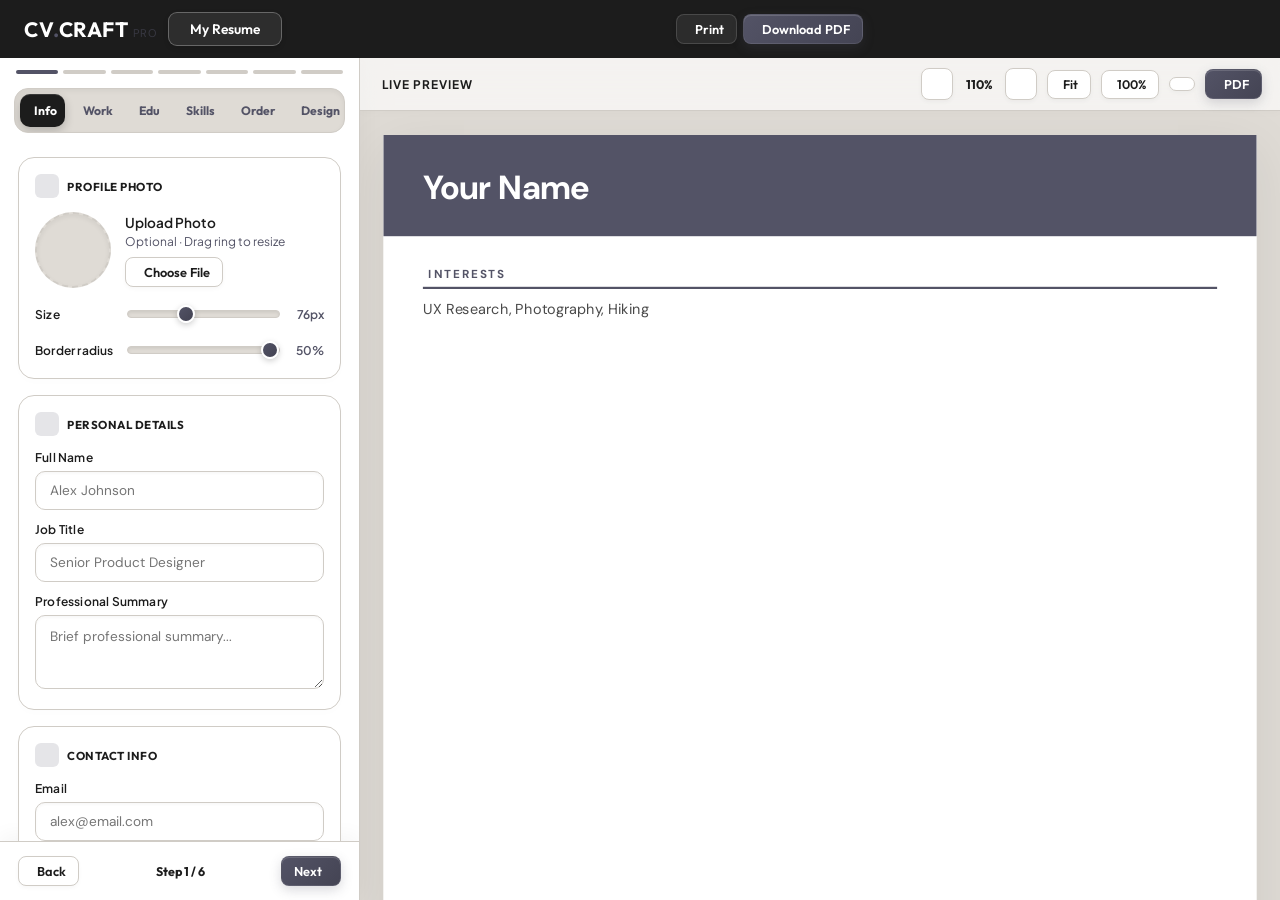
==== commit 373d2323: "minnor optimization" ====
--- a/resume.html
+++ b/resume.html
@@ -1,507 +1,643 @@
 <!DOCTYPE html>
 <html lang="en">
+
 <head>
-<meta charset="UTF-8">
-<meta name="viewport" content="width=device-width, initial-scale=1.0">
-<meta http-equiv="Cache-Control" content="no-cache, no-store, must-revalidate">
-<meta http-equiv="Pragma" content="no-cache">
-<meta http-equiv="Expires" content="0">
-<title>Free ATS Resume Builder Online | CVcraft Pro</title>
-<meta name="description" content="Create ATS-friendly resumes online for free with CVcraft Pro. Fast, modern and privacy-first resume builder.">
-<meta property="og:title" content="CVcraft Pro">
-<meta property="og:description" content="Free ATS Resume Builder">
-<meta property="og:type" content="website">
-<meta property="og:url" content="https://resume-builder-3bc.pages.dev/">
-<link rel="stylesheet" href="https://cdn.jsdelivr.net/npm/@tabler/icons-webfont@3.19.0/dist/tabler-icons.min.css">
-<link href="https://fonts.googleapis.com/css2?family=DM+Serif+Display:ital@0;1&family=DM+Sans:ital,wght@0,300;0,400;0,500;0,600;1,400&family=Space+Mono:wght@400;700&family=Playfair+Display:ital,wght@0,400;0,700;1,400&family=Raleway:wght@300;400;600;700&family=Josefin+Sans:wght@300;400;600&family=Cormorant+Garamond:ital,wght@0,400;0,600;1,400&family=Nunito:wght@300;400;600;700&family=Lato:wght@300;400;700&family=Merriweather:ital,wght@0,400;0,700;1,400&family=Montserrat:wght@300;400;600;700&family=Source+Code+Pro:wght@400;600&family=Crimson+Text:ital,wght@0,400;0,600;1,400&family=IBM+Plex+Sans:wght@300;400;500;600&family=Libre+Baskerville:ital,wght@0,400;0,700;1,400&family=Oswald:wght@300;400;600&family=PT+Serif:ital,wght@0,400;0,700;1,400&family=Roboto+Slab:wght@300;400;700&family=Work+Sans:wght@300;400;500;600&family=Fira+Sans:wght@300;400;500;600&family=Outfit:wght@300;400;500;600;700;800&family=Plus+Jakarta+Sans:wght@300;400;500;600;700&display=swap" rel="stylesheet">
-<link rel="stylesheet" href="https://cdnjs.cloudflare.com/ajax/libs/cropperjs/1.6.1/cropper.min.css">
-<link rel="stylesheet" href="css/style.css?v=2">
-<link rel="stylesheet" href="css/templates.css?v=3">
+  <meta charset="UTF-8">
+  <meta name="viewport" content="width=device-width, initial-scale=1.0">
+  <link rel="icon" href="data:,">
+  <meta http-equiv="Cache-Control" content="no-cache, no-store, must-revalidate">
+  <meta http-equiv="Pragma" content="no-cache">
+  <meta http-equiv="Expires" content="0">
+  <title>Free ATS Resume Builder Online | CVcraft Pro</title>
+  <meta name="description"
+    content="Create ATS-friendly resumes online for free with CVcraft Pro. Fast, modern and privacy-first resume builder.">
+  <meta property="og:title" content="CVcraft Pro">
+  <meta property="og:description" content="Free ATS Resume Builder">
+  <meta property="og:type" content="website">
+  <meta property="og:url" content="https://resume-builder-3bc.pages.dev/">
+  <link rel="stylesheet" href="https://cdn.jsdelivr.net/npm/@tabler/icons-webfont@3.19.0/dist/tabler-icons.min.css">
+  <link
+    href="https://fonts.googleapis.com/css2?family=DM+Serif+Display:ital@0;1&family=DM+Sans:ital,wght@0,300;0,400;0,500;0,600;1,400&family=Space+Mono:wght@400;700&family=Playfair+Display:ital,wght@0,400;0,700;1,400&family=Raleway:wght@300;400;600;700&family=Josefin+Sans:wght@300;400;600&family=Cormorant+Garamond:ital,wght@0,400;0,600;1,400&family=Nunito:wght@300;400;600;700&family=Lato:wght@300;400;700&family=Merriweather:ital,wght@0,400;0,700;1,400&family=Montserrat:wght@300;400;600;700&family=Source+Code+Pro:wght@400;600&family=Crimson+Text:ital,wght@0,400;0,600;1,400&family=IBM+Plex+Sans:wght@300;400;500;600&family=Libre+Baskerville:ital,wght@0,400;0,700;1,400&family=Oswald:wght@300;400;600&family=PT+Serif:ital,wght@0,400;0,700;1,400&family=Roboto+Slab:wght@300;400;700&family=Work+Sans:wght@300;400;500;600&family=Fira+Sans:wght@300;400;500;600&family=Outfit:wght@300;400;500;600;700;800&family=Plus+Jakarta+Sans:wght@300;400;500;600;700&display=swap"
+    rel="stylesheet">
+  <link rel="stylesheet" href="https://cdnjs.cloudflare.com/ajax/libs/cropperjs/1.6.1/cropper.min.css">
+  <link rel="stylesheet" href="css/style.css?v=2">
+  <link rel="stylesheet" href="css/templates.css?v=3">
 </head>
+
 <body>
-<div id="ats-live-announcer" style="position: absolute; width: 1px; height: 1px; padding: 0; margin: -1px; overflow: hidden; clip: rect(0, 0, 0, 0); border: 0;" role="status" aria-live="polite"></div>
-
-<header role="banner">
-  <div class="logo-group" style="display:flex;align-items:center;gap:12px">
-    <div class="logo" ondblclick="launchDiagnostics()" style="cursor: pointer;" title="Double-click to run diagnostics">CV<span>.</span>craft <span style="font-size:.7rem;opacity:.5;font-family:'DM Sans';font-weight:400">PRO</span></div>
-    
-    <div class="resumes-dropdown" id="resumesDropdown">
-      <button class="resumes-trigger" onclick="toggleResumesMenu(event)" id="resumesTrigger">
-        <i class="ti ti-file-text"></i>
-        <span id="activeResumeName">My Resume</span>
-        <i class="ti ti-chevron-down"></i>
-      </button>
-      <!-- Backdrop for mobile sheet -->
-      <div class="resumes-backdrop" id="resumesBackdrop" onclick="toggleResumesMenu(event)"></div>
-      <div class="resumes-menu" id="resumesMenu">
-        <div class="menu-sec-label">Saved Resumes</div>
-        <div class="resumes-list" id="resumesList"></div>
-        <div class="menu-divider"></div>
-        <div class="menu-sec-label">Actions</div>
-        <div class="resumes-actions">
-          <button onclick="duplicateActiveResume(event)"><i class="ti ti-copy"></i> Duplicate Current Resume</button>
-          <button onclick="createNewResume(event)"><i class="ti ti-plus"></i> New Blank Resume</button>
-          <button onclick="document.getElementById('importProjectInput').click()"><i class="ti ti-upload"></i> Upload Existing Resume (.cvcraft / .json)</button>
-          <input type="file" id="importProjectInput" accept=".cvcraft,.json" style="display:none" onchange="handleImportProject(event)">
-          
+  <div id="ats-live-announcer"
+    style="position: absolute; width: 1px; height: 1px; padding: 0; margin: -1px; overflow: hidden; clip: rect(0, 0, 0, 0); border: 0;"
+    role="status" aria-live="polite"></div>
+
+  <header role="banner">
+    <div class="logo-group" style="display:flex;align-items:center;gap:12px">
+      <div class="logo" ondblclick="launchDiagnostics()" style="cursor: pointer;"
+        title="Double-click to run diagnostics">CV<span>.</span>craft <span
+          style="font-size:.7rem;opacity:.5;font-family:'DM Sans';font-weight:400">PRO</span></div>
+
+      <div class="resumes-dropdown" id="resumesDropdown">
+        <button class="resumes-trigger" onclick="toggleResumesMenu(event)" id="resumesTrigger">
+          <i class="ti ti-file-text"></i>
+          <span id="activeResumeName">My Resume</span>
+          <i class="ti ti-chevron-down"></i>
+        </button>
+        <!-- Backdrop for mobile sheet -->
+        <div class="resumes-backdrop" id="resumesBackdrop" onclick="toggleResumesMenu(event)"></div>
+        <div class="resumes-menu" id="resumesMenu">
+          <div class="menu-sec-label">Saved Resumes</div>
+          <div class="resumes-list" id="resumesList"></div>
           <div class="menu-divider"></div>
-          
-          <button onclick="generateShareLink(event)"><i class="ti ti-share"></i> Share Resume Link</button>
-          <button onclick="exportProject(event)"><i class="ti ti-download"></i> Save Resume to File</button>
-          
-          <div class="menu-divider"></div>
-          
-          <button onclick="loadSampleData(event)" class="btn-sample"><i class="ti ti-sparkles"></i> Load Example Resume</button>
-          <button onclick="resetActiveResume(event)" class="btn-danger"><i class="ti ti-rotate"></i> Reset Current Resume</button>
-        </div>
-      </div>
-    </div>
+          <div class="menu-sec-label">Actions</div>
+          <div class="resumes-actions">
+            <button onclick="duplicateActiveResume(event)"><i class="ti ti-copy"></i> Duplicate Current Resume</button>
+            <button onclick="createNewResume(event)"><i class="ti ti-plus"></i> New Blank Resume</button>
+            <button onclick="document.getElementById('importProjectInput').click()"><i class="ti ti-upload"></i> Upload
+              Existing Resume (.cvcraft / .json)</button>
+            <input type="file" id="importProjectInput" accept=".cvcraft,.json" style="display:none"
+              onchange="handleImportProject(event)">
+
+            <div class="menu-divider"></div>
+
+            <button onclick="generateShareLink(event)"><i class="ti ti-share"></i> Share Resume Link</button>
+            <button onclick="exportProject(event)"><i class="ti ti-download"></i> Save Resume to File</button>
+
+            <div class="menu-divider"></div>
+
+            <button onclick="loadSampleData(event)" class="btn-sample"><i class="ti ti-sparkles"></i> Load Example
+              Resume</button>
+            <button onclick="resetActiveResume(event)" class="btn-danger"><i class="ti ti-rotate"></i> Reset Current
+              Resume</button>
+          </div>
+        </div>
+      </div>
+    </div>
+    <div class="hdr-center">
+      <button class="btn btn-ghost btn-sm" onclick="window.print()"><i class="ti ti-printer"></i> Print</button>
+      <button class="btn btn-primary btn-sm" onclick="doDownload()"><i class="ti ti-download"></i> Download PDF</button>
+    </div>
+    <div class="hdr-actions">
+      <button class="btn btn-ghost mob-edit-btn" id="mobToggle"><i class="ti ti-edit"></i> Edit</button>
+      <button class="btn btn-primary btn-sm" onclick="doDownload()" style="display:none" id="mobDL"><i
+          class="ti ti-download"></i></button>
+    </div>
+  </header>
+
+  <div class="overlay" id="overlay" onclick="closeSidebar()"></div>
+
+  <div class="app">
+    <!-- ══ SIDEBAR ══ -->
+    <aside class="sidebar" id="sidebar" role="complementary">
+      <div class="step-bar" id="stepBar"></div>
+      <div class="tabs" id="tabBar">
+        <div class="tab active" data-tab="info"><i class="ti ti-user"></i>Info</div>
+        <div class="tab" data-tab="work"><i class="ti ti-briefcase"></i>Work</div>
+        <div class="tab" data-tab="edu"><i class="ti ti-school"></i>Edu</div>
+        <div class="tab" data-tab="skills"><i class="ti ti-tools"></i>Skills</div>
+        <div class="tab" data-tab="sections"><i class="ti ti-layout-list"></i>Order</div>
+        <div class="tab" data-tab="design"><i class="ti ti-brush"></i>Design</div>
+        <div class="tab" data-tab="assist"><i class="ti ti-sparkles"></i>Optimizer</div>
+      </div>
+
+      <!-- INFO TAB -->
+      <div class="tab-body active" id="tb-info">
+        <div class="form-section-card">
+          <div class="sec-label"><i class="ti ti-photo"></i> Profile Photo</div>
+          <div class="photo-wrap">
+            <div class="photo-ring" id="photoRing">
+              <div class="photo-circle" id="photoCircle" onclick="handleAvatarClick(event)">
+                <i class="ti ti-camera" style="font-size:1.6rem;color:var(--muted)"></i>
+              </div>
+              <div class="photo-resize-ring" id="photoResizeRing" title="Drag to resize"></div>
+            </div>
+            <div>
+              <div style="font-weight:600;font-size:.85rem;margin-bottom:3px">Upload Photo</div>
+              <div style="font-size:.75rem;color:var(--muted);margin-bottom:6px">Optional · Drag ring to resize</div>
+              <input type="file" id="photo-input" accept="image/*" onchange="handlePhoto(event)">
+              <button class="btn btn-outline btn-sm" onclick="document.getElementById('photo-input').click()"><i
+                  class="ti ti-upload"></i> Choose File</button>
+              <button class="btn btn-outline btn-sm" style="margin-left:4px;display:none" onclick="removePhoto()"
+                id="removePhotoBtn" title="Remove Photo"><i class="ti ti-trash"></i></button>
+            </div>
+          </div>
+          <div class="range-row"><label class="lbl" for="photoSize">Size</label><input type="range" id="photoSize"
+              min="50" max="120" value="76" oninput="setPhotoSize(this.value)"><span class="range-val"
+              id="photoSizeVal">76px</span></div>
+          <div class="range-row" style="margin-bottom:0"><label class="lbl" for="photoBR">Border radius</label><input
+              type="range" id="photoBR" min="0" max="50" value="50" oninput="setPhotoBR(this.value)"><span
+              class="range-val" id="photoBRVal">50%</span></div>
+        </div>
+
+        <div class="form-section-card">
+          <div class="sec-label"><i class="ti ti-id-badge"></i> Personal Details</div>
+          <div class="form-group"><label class="lbl" for="f_name">Full Name</label><input type="text" id="f_name"
+              placeholder="Alex Johnson" oninput="render()" value=""></div>
+          <div class="form-group" style="position: relative;">
+            <label class="lbl" for="f_title">Job Title</label>
+            <input type="text" id="f_title" placeholder="Senior Product Designer" oninput="render()" value=""
+              aria-autocomplete="list" aria-controls="role-suggestions" aria-expanded="false">
+            <div id="role-suggestions" class="role-suggestions-dropdown" role="listbox"
+              style="display: none; position: absolute; top: 100%; left: 0; right: 0; background: #1c1c1e; border: 1px solid rgba(255,255,255,0.12); border-radius: 8px; box-shadow: 0 10px 30px rgba(0,0,0,0.5); z-index: 1000; max-height: 200px; overflow-y: auto; margin-top: 4px;">
+            </div>
+          </div>
+          <div class="form-group" style="margin-bottom:0"><label class="lbl" for="f_summary">Professional
+              Summary</label><textarea id="f_summary" oninput="render()"
+              placeholder="Brief professional summary..."></textarea></div>
+          <div id="smart-role-panel"
+            style="display: none; margin-top: 14px; background: rgba(0, 0, 0, 0.015); border: 1px dashed rgba(0, 0, 0, 0.12); padding: 12px; border-radius: 8px;">
+          </div>
+        </div>
+
+        <div class="form-section-card">
+          <div class="sec-label"><i class="ti ti-address-book"></i> Contact Info</div>
+          <div class="form-group"><label class="lbl" for="f_email"><i class="ti ti-mail" style="font-size:12px"></i>
+              Email</label><input type="email" id="f_email" placeholder="alex@email.com" oninput="render()" value="">
+          </div>
+          <div class="form-group"><label class="lbl" for="f_phone"><i class="ti ti-phone" style="font-size:12px"></i>
+              Phone</label><input type="tel" id="f_phone" placeholder="+1 234 567 890" oninput="render()" value="">
+          </div>
+          <div class="two-col">
+            <div class="form-group"><label class="lbl" for="f_city"><i class="ti ti-map-pin" style="font-size:12px"></i>
+                City</label><input type="text" id="f_city" placeholder="New York" oninput="render()" value=""></div>
+            <div class="form-group"><label class="lbl" for="f_country">Country</label><input type="text" id="f_country"
+                placeholder="USA" oninput="render()" value=""></div>
+          </div>
+          <div class="form-group"><label class="lbl" for="f_linkedin"><i class="ti ti-brand-linkedin"
+                style="font-size:12px"></i> LinkedIn</label><input type="url" id="f_linkedin"
+              placeholder="linkedin.com/in/alex" oninput="render()" value=""></div>
+          <div class="form-group"><label class="lbl" for="f_website"><i class="ti ti-world" style="font-size:12px"></i>
+              Website</label><input type="url" id="f_website" placeholder="alexjohnson.design" oninput="render()"
+              value=""></div>
+          <div class="form-group" style="margin-bottom:0"><label class="lbl" for="f_github"><i
+                class="ti ti-brand-github" style="font-size:12px"></i> GitHub</label><input type="url" id="f_github"
+              placeholder="github.com/alex" oninput="render()" value=""></div>
+        </div>
+      </div>
+
+      <!-- WORK TAB -->
+      <div class="tab-body" id="tb-work">
+        <div class="form-section-card">
+          <div class="sec-label"><i class="ti ti-briefcase"></i> Work Experience</div>
+          <div id="exp-list"></div>
+          <button class="add-btn" onclick="addEntry('exp')"><i class="ti ti-plus"></i> Add Experience</button>
+        </div>
+      </div>
+
+      <!-- EDU TAB -->
+      <div class="tab-body" id="tb-edu">
+        <div class="form-section-card">
+          <div class="sec-label"><i class="ti ti-school"></i> Education</div>
+          <div id="edu-list"></div>
+          <button class="add-btn" onclick="addEntry('edu')"><i class="ti ti-plus"></i> Add Education</button>
+        </div>
+
+        <div class="form-section-card">
+          <div class="sec-label"><i class="ti ti-certificate"></i> Certifications</div>
+          <div id="cert-list"></div>
+          <button class="add-btn" onclick="addEntry('cert')"><i class="ti ti-plus"></i> Add Certification</button>
+        </div>
+
+        <div class="form-section-card">
+          <div class="sec-label"><i class="ti ti-trophy"></i> Awards & Achievements</div>
+          <div id="award-list"></div>
+          <button class="add-btn" onclick="addEntry('award')"><i class="ti ti-plus"></i> Add Award</button>
+        </div>
+      </div>
+
+      <!-- SKILLS TAB -->
+      <div class="tab-body" id="tb-skills">
+        <div class="form-section-card">
+          <div class="sec-label"><i class="ti ti-tools"></i> Skills</div>
+          <div style="font-size:.75rem;color:var(--muted);margin-bottom:8px">Type skill + press Enter to add</div>
+          <div class="skills-box" id="skills-area" onclick="document.getElementById('skill-input').focus()">
+            <input class="s-ghost" id="skill-input" placeholder="e.g. Figma, React…" onkeydown="handleSkillKey(event)">
+          </div>
+          <!-- Skill suggestions flex-box container -->
+          <div id="skills-suggestions-wrapper" style="margin-top: 12px; display: none;">
+            <span
+              style="font-size: 0.72rem; color: #535366; font-weight: 700; display: block; margin-bottom: 6px; text-transform: uppercase; letter-spacing: 0.5px;">Recommended
+              Skills</span>
+            <div id="skillsSuggestionsList" style="display: flex; flex-wrap: wrap; gap: 6px;"></div>
+          </div>
+        </div>
+
+        <div class="form-section-card">
+          <div class="sec-label"><i class="ti ti-language"></i> Languages</div>
+          <div id="lang-list"></div>
+          <button class="add-btn" onclick="addLang()"><i class="ti ti-plus"></i> Add Language</button>
+        </div>
+
+        <div class="form-section-card">
+          <div class="sec-label"><i class="ti ti-heart"></i> Interests / Hobbies</div>
+          <div class="form-group" style="margin-bottom:0"><label class="sr-only" for="f_interests">Interests /
+              Hobbies</label><input type="text" id="f_interests" placeholder="Photography, Hiking, Open Source…"
+              oninput="render()" value="UX Research, Photography, Hiking"></div>
+        </div>
+      </div>
+
+      <!-- SECTIONS ORDER TAB -->
+      <div class="tab-body" id="tb-sections">
+        <div class="form-section-card">
+          <div class="sec-label"><i class="ti ti-arrows-sort"></i> Drag to Reorder Sections</div>
+          <div style="font-size:.75rem;color:var(--muted);margin-bottom:12px">Drag items to change section order. Toggle
+            eye to show/hide.</div>
+          <div class="reorder-list" id="reorderList"></div>
+        </div>
+      </div>
+
+      <!-- DESIGN TAB -->
+      <div class="tab-body" id="tb-design">
+        <div class="form-section-card">
+          <div class="sec-label"><i class="ti ti-brush"></i> Template Presets</div>
+          <div style="font-size:.74rem;color:var(--muted);margin-bottom:12px">Select a template preset. This updates
+            layout, font, accent, and spacing while keeping your content intact.</div>
+          <div class="template-presets-grid" id="templatePresetsGrid"></div>
+        </div>
+
+        <div class="form-section-card">
+          <div class="sec-label"><i class="ti ti-color-swatch"></i> Accent Color</div>
+          <div class="color-grid" id="colorGrid"></div>
+          <div class="custom-color-trigger" onclick="openColorPickerModal()">
+            <div class="custom-color-swatch" id="customColorPreview" style="background: var(--accent);"></div>
+            <span style="font-size: .82rem; font-weight: 500; color: var(--text);">Choose Custom Color...</span>
+          </div>
+        </div>
+
+        <div class="form-section-card">
+          <div class="sec-label"><i class="ti ti-layout-grid"></i> Layout</div>
+          <div class="layout-grid" id="layoutGrid"></div>
+        </div>
+
+        <div class="form-section-card">
+          <div class="sec-label"><i class="ti ti-typography"></i> Font Family</div>
+          <div class="font-grid" id="fontGrid"></div>
+        </div>
+
+        <div class="form-section-card">
+          <div class="sec-label"><i class="ti ti-text-size"></i> Typography</div>
+          <div class="range-row"><label class="lbl" for="fontSizeR">Base size</label><input type="range" min="80"
+              max="115" value="100" step="5" id="fontSizeR" oninput="setFontSize(this.value)"><span class="range-val"
+              id="fontSizeV">100%</span></div>
+          <div class="range-row" style="margin-bottom:0"><label class="lbl" for="lineHR">Line height</label><input
+              type="range" min="130" max="200" value="165" step="5" id="lineHR" oninput="setLineH(this.value)"><span
+              class="range-val" id="lineHV">1.65</span></div>
+        </div>
+
+        <div class="form-section-card">
+          <div class="sec-label"><i class="ti ti-adjustments-horizontal"></i> Spacing</div>
+          <div class="range-row" style="margin-bottom:0"><label class="lbl" for="secGapR">Section gap</label><input
+              type="range" min="8" max="36" value="20" step="2" id="secGapR" oninput="setSecGap(this.value)"><span
+              class="range-val" id="secGapV">20px</span></div>
+        </div>
+      </div>
+
+      <!-- OPTIMIZER (ASSIST) TAB -->
+      <div class="tab-body" id="tb-assist">
+        <!-- Trust Positioning Disclaimer -->
+        <div
+          style="padding: 10px 12px; background: var(--surface2); border: 1px solid var(--border); border-radius: 8px; font-size: 0.74rem; color: var(--muted); line-height: 1.4; margin-bottom: 14px;">
+          <div
+            style="display: flex; align-items: flex-start; gap: 6px; font-weight: 600; color: var(--text); margin-bottom: 3px;">
+            <i class="ti ti-info-circle" style="color: var(--accent); font-size: 14px; margin-top: 1.5px;"></i>
+            Recruiter Readability Assistant
+          </div>
+          Higher scores improve layout parsing and keyword matching in recruiter searches, but do not guarantee
+          interviews. We focus on realistic, data-safe optimization.
+        </div>
+
+        <!-- ATS Score Card -->
+        <div class="form-section-card" style="text-align: center; padding: 24px 16px;">
+          <div class="sec-label" style="justify-content: center; margin-bottom: 12px;"><i class="ti ti-chart-bar"></i>
+            ATS Optimization Score</div>
+          <div style="display: flex; justify-content: center; margin: 16px 0;">
+            <div style="position: relative; display: inline-block;">
+              <div id="atsScoreFill"
+                style="width: 110px; height: 110px; border-radius: 50%; display: flex; align-items: center; justify-content: center; background: conic-gradient(var(--accent) 0deg, rgba(0,0,0,0.06) 0deg); box-shadow: inset 0 2px 8px rgba(0,0,0,0.05); padding: 8px;">
+                <div
+                  style="width: 94px; height: 94px; border-radius: 50%; background: var(--surface); display: flex; flex-direction: column; align-items: center; justify-content: center; box-shadow: 0 4px 10px rgba(0,0,0,0.04);">
+                  <span id="atsScoreVal"
+                    style="font-family: 'Outfit', sans-serif; font-size: 1.8rem; font-weight: 800; color: var(--text); line-height: 1;">0%</span>
+                  <span
+                    style="font-size: 0.68rem; color: var(--muted); font-weight: 600; margin-top: 2px; text-transform: uppercase; letter-spacing: 0.5px;">Score</span>
+                </div>
+              </div>
+              <div id="atsScoreDelta"
+                style="position: absolute; top: -5px; right: -15px; font-family: 'Outfit', sans-serif; font-size: 0.95rem; font-weight: 800; opacity: 0; pointer-events: none; transition: all 0.8s cubic-bezier(0.16, 1, 0.3, 1); transform: translateY(8px); z-index: 10;">
+              </div>
+            </div>
+          </div>
+          <div id="atsBreakdownPanel"
+            style="display: flex; flex-direction: column; gap: 8px; text-align: left; margin-top: 14px; background: var(--surface2); padding: 12px; border-radius: 8px; border: 1px solid var(--border);">
+            <!-- Live values rendered by core.js -->
+          </div>
+        </div>
+
+        <!-- Job Description Scanner -->
+        <div class="form-section-card">
+          <div class="sec-label"><i class="ti ti-briefcase"></i> Target Job Description</div>
+          <div class="form-group" style="margin-bottom: 10px;">
+            <label class="lbl">Paste Job Requirements / Description</label>
+            <textarea id="jdInputText" placeholder="Paste the job description here to analyze missing keywords..."
+              style="height: 120px; font-family: inherit; font-size: 0.82rem; line-height: 1.5; resize: vertical;"
+              oninput="triggerJdAnalysis()"></textarea>
+          </div>
+          <div id="jdKeywordsPanel"
+            style="display: flex; flex-direction: column; gap: 8px; background: var(--surface2); padding: 12px; border-radius: 8px; border: 1px solid var(--border);">
+            <div style="text-align:center;padding:8px;color:#8896aa;font-size:0.8rem">Paste a Job Description above to
+              scan for missing keywords.</div>
+          </div>
+        </div>
+
+        <!-- Optimization Recommendations Checklist -->
+        <div class="form-section-card" style="margin-bottom: 16px;">
+          <div class="sec-label"><i class="ti ti-list-check"></i> Actionable Checklist</div>
+          <div id="recsListPanel" style="display: flex; flex-direction: column; gap: 10px;">
+            <!-- Checklist items rendered by core.js -->
+          </div>
+        </div>
+
+        <!-- ATS Parsing Preview -->
+        <div class="form-section-card" style="margin-bottom: 16px;">
+          <div class="sec-label"
+            style="display: flex; justify-content: space-between; align-items: center; width: 100%;">
+            <span style="display: flex; align-items: center; gap: 6px;"><i class="ti ti-binary"></i> ATS Parsing
+              Preview</span>
+            <button id="toggleParserPreviewBtn" class="btn btn-outline btn-sm"
+              style="padding: 2px 8px; font-size: 0.72rem; height: auto; border-radius: 4px;"
+              onclick="toggleParserPreview()">Show Preview</button>
+          </div>
+          <div style="font-size: 0.74rem; color: var(--muted); margin-bottom: 10px; line-height: 1.4;">
+            Inspect how standard parsing software interprets your layout structure. Real ATS databases read text in
+            chronological order.
+          </div>
+          <div id="parserPreviewContainer" style="display: none; transition: all 0.3s ease;">
+            <div id="parserWarningsPanel" style="display: flex; flex-direction: column; gap: 6px; margin-bottom: 10px;">
+            </div>
+
+            <div
+              style="position: relative; background: #0f172a; border-radius: 8px; border: 1px solid rgba(255,255,255,0.08); padding: 12px;">
+              <div
+                style="display: flex; justify-content: space-between; align-items: center; font-size: 0.62rem; color: rgba(255,255,255,0.4); font-family: monospace; border-bottom: 1px solid rgba(255,255,255,0.06); padding-bottom: 6px; margin-bottom: 8px; text-transform: uppercase; letter-spacing: 0.5px;">
+                <span>Chronological Plain-Text Output</span>
+                <span>UTF-8 Readability: Stable</span>
+              </div>
+              <pre id="atsRawTextOutput"
+                style="margin: 0; white-space: pre-wrap; font-family: 'Space Mono', monospace; font-size: 0.7rem; color: #cbd5e1; max-height: 180px; overflow-y: auto; line-height: 1.6; text-align: left;"></pre>
+            </div>
+
+            <div style="margin-top: 12px;">
+              <div
+                style="font-size: 0.7rem; font-weight: 700; color: var(--text); text-transform: uppercase; letter-spacing: 0.5px; margin-bottom: 6px;">
+                Detected Sections</div>
+              <div id="detectedSectionsFlex" style="display: flex; flex-wrap: wrap; gap: 6px;"></div>
+            </div>
+          </div>
+        </div>
+
+        <!-- Privacy Guard Footer -->
+        <div
+          style="text-align: center; font-size: 0.68rem; color: #8896aa; padding: 4px 0 10px 0; border-top: 1px dashed var(--border); margin-top: 12px;">
+          <i class="ti ti-shield-check"
+            style="color: #22c55e; vertical-align: middle; font-size: 12px; margin-right: 2px;"></i>
+          Privacy-First: Analysis runs 100% locally. No resume data is sent to external servers.
+        </div>
+      </div>
+
+      <!-- NAV FOOTER -->
+      <div class="form-nav">
+        <button class="btn btn-outline btn-sm" id="prevBtn" onclick="navStep(-1)"><i class="ti ti-arrow-left"></i>
+          Back</button>
+        <span class="step-label" id="stepLbl">Step 1 / 6</span>
+        <button class="btn btn-primary btn-sm" id="nextBtn" onclick="navStep(1)">Next <i
+            class="ti ti-arrow-right"></i></button>
+      </div>
+    </aside>
+
+    <!-- ══ PREVIEW PANEL ══ -->
+    <main class="preview-panel" role="main">
+      <div class="preview-toolbar">
+        <span class="pt-label"><i class="ti ti-eye" style="font-size:13px;margin-right:4px"></i>Live Preview</span>
+        <div class="zoom-group">
+          <button class="zoom-btn" onclick="zoom(-10)" title="Zoom Out"><i class="ti ti-zoom-out"></i></button>
+          <span class="zoom-label" id="zoomLabel">75%</span>
+          <button class="zoom-btn" onclick="zoom(10)" title="Zoom In"><i class="ti ti-zoom-in"></i></button>
+        </div>
+        <button class="fit-btn" onclick="zoomFit()" title="Fit to window"><i class="ti ti-maximize"
+            style="font-size:12px;margin-right:3px"></i>Fit</button>
+        <button class="fit-btn" onclick="zoomSet(100)"><i class="ti ti-zoom-reset"
+            style="font-size:12px;margin-right:3px"></i>100%</button>
+        <button class="btn btn-outline btn-sm" onclick="window.print()"><i class="ti ti-printer"></i></button>
+        <button class="btn btn-primary btn-sm" onclick="doDownload()"><i class="ti ti-download"></i> PDF</button>
+      </div>
+      <div class="preview-scroll" id="previewScroll">
+        <div class="cv-wrap" id="cvWrap">
+          <div class="cv-doc" id="cvDoc"></div>
+        </div>
+      </div>
+    </main>
   </div>
-  <div class="hdr-center">
-    <button class="btn btn-ghost btn-sm" onclick="window.print()"><i class="ti ti-printer"></i> Print</button>
-    <button class="btn btn-primary btn-sm" onclick="doDownload()"><i class="ti ti-download"></i> Download PDF</button>
+
+  <div class="toast" id="toast"></div>
+
+  <!-- Diagnostics Modal -->
+  <div id="diagnosticsModal" class="modal-overlay" style="display: none;" role="dialog" aria-modal="true"
+    aria-labelledby="diagnosticsTitle">
+    <div class="modal-card"
+      style="max-width: 520px; width: 95%; background: #121214; border: 1.5px solid rgba(255,255,255,0.08); border-radius: 14px; font-family: 'Space Mono', monospace; padding: 0; box-shadow: 0 20px 50px rgba(0,0,0,0.6); overflow: hidden; display: flex; flex-direction: column; gap: 0;">
+      <div
+        style="background: #1c1c1f; padding: 14px 20px; border-bottom: 1.5px solid rgba(255,255,255,0.06); display: flex; justify-content: space-between; align-items: center;">
+        <span id="diagnosticsTitle"
+          style="color: #fff; font-size: 0.9rem; font-weight: 700; display: flex; align-items: center; gap: 8px;"><i
+            class="ti ti-terminal" style="color: var(--accent); font-size: 16px;"></i> Automated QA Test Suite</span>
+        <button onclick="closeDiagnostics()"
+          style="background: transparent; border: none; color: rgba(255,255,255,0.4); cursor: pointer; font-size: 1.1rem; padding: 2px; transition: color 0.2s;"
+          onmouseover="this.style.color='#fff'" onmouseout="this.style.color='rgba(255,255,255,0.4)'"><i
+            class="ti ti-x"></i></button>
+      </div>
+      <div style="padding: 16px 20px; flex: 1;">
+        <div id="diagTerminal" class="diag-terminal"
+          style="height: 220px; background: #09090b; border: 1px solid rgba(255,255,255,0.05); border-radius: 8px; padding: 12px; overflow-y: auto; font-size: 0.76rem; line-height: 1.6; color: #a1a1aa; display: flex; flex-direction: column; gap: 6px; box-shadow: inset 0 2px 6px rgba(0,0,0,0.5);">
+          <!-- Diagnostics logs printed here -->
+        </div>
+      </div>
+      <div
+        style="background: #1c1c1f; padding: 14px 20px; display: flex; justify-content: flex-end; gap: 10px; border-top: 1.5px solid rgba(255,255,255,0.06);">
+        <button class="btn btn-outline btn-sm" id="diagCloseBtn" onclick="closeDiagnostics()"
+          style="font-family: inherit; font-size: 0.8rem; height: 34px;">Close</button>
+        <button class="btn btn-primary btn-sm" id="diagRunBtn" onclick="runDiagnostics()"
+          style="font-family: inherit; font-size: 0.8rem; height: 34px;">
+          <i class="ti ti-play" style="font-size: 12px; margin-right: 4px;"></i> Run Diagnostics
+        </button>
+      </div>
+    </div>
   </div>
-  <div class="hdr-actions">
-    <button class="btn btn-ghost mob-edit-btn" id="mobToggle"><i class="ti ti-edit"></i> Edit</button>
-    <button class="btn btn-primary btn-sm" onclick="doDownload()" style="display:none" id="mobDL"><i class="ti ti-download"></i></button>
+
+  <!-- Crop Modal -->
+  <div id="cropModal" class="modal-overlay" style="display: none;" role="dialog" aria-modal="true"
+    aria-labelledby="cropTitle">
+    <div class="modal-card">
+      <div class="modal-header">
+        <h3 id="cropTitle"
+          style="font-family:'DM Serif Display',serif; font-size:1.2rem; color:var(--text); margin-bottom: 4px;">Crop
+          Profile Photo</h3>
+      </div>
+      <div class="modal-body">
+        <div class="crop-container">
+          <img id="cropImage" src="" alt="Upload preview">
+        </div>
+      </div>
+      <div class="modal-footer">
+        <button class="btn btn-outline btn-sm" onclick="closeCropModal()">Cancel</button>
+        <button class="btn btn-primary btn-sm" onclick="applyCrop()">Apply Crop</button>
+      </div>
+    </div>
   </div>
-</header>
-
-<div class="overlay" id="overlay" onclick="closeSidebar()"></div>
-
-<div class="app">
-<!-- ══ SIDEBAR ══ -->
-<aside class="sidebar" id="sidebar" role="complementary">
-  <div class="step-bar" id="stepBar"></div>
-  <div class="tabs" id="tabBar">
-    <div class="tab active" data-tab="info"><i class="ti ti-user"></i>Info</div>
-    <div class="tab" data-tab="work"><i class="ti ti-briefcase"></i>Work</div>
-    <div class="tab" data-tab="edu"><i class="ti ti-school"></i>Edu</div>
-    <div class="tab" data-tab="skills"><i class="ti ti-tools"></i>Skills</div>
-    <div class="tab" data-tab="sections"><i class="ti ti-layout-list"></i>Order</div>
-    <div class="tab" data-tab="design"><i class="ti ti-brush"></i>Design</div>
-    <div class="tab" data-tab="assist"><i class="ti ti-sparkles"></i>Optimizer</div>
+
+  <!-- Photo Preview Modal -->
+  <div id="previewPhotoModal" class="modal-overlay" style="display: none;" role="dialog" aria-modal="true"
+    aria-label="Profile Photo Preview" onclick="closePhotoPreview()">
+    <div class="modal-card"
+      style="background: transparent; border: none; box-shadow: none; max-width: 400px; padding: 0;"
+      onclick="event.stopPropagation()">
+      <div class="modal-body" style="padding: 0; display: flex; justify-content: center; align-items: center;">
+        <img id="previewPhotoImage" src="" alt="Profile Photo Preview"
+          style="width: 100%; height: auto; box-shadow: var(--sh2); transition: all 0.3s ease; border: 3px solid #fff;">
+      </div>
+    </div>
   </div>
 
-  <!-- INFO TAB -->
-  <div class="tab-body active" id="tb-info">
-    <div class="form-section-card">
-      <div class="sec-label"><i class="ti ti-photo"></i> Profile Photo</div>
-      <div class="photo-wrap">
-        <div class="photo-ring" id="photoRing">
-          <div class="photo-circle" id="photoCircle" onclick="handleAvatarClick(event)">
-            <i class="ti ti-camera" style="font-size:1.6rem;color:var(--muted)"></i>
-          </div>
-          <div class="photo-resize-ring" id="photoResizeRing" title="Drag to resize"></div>
+  <!-- Color Picker Modal -->
+  <div id="colorPickerModal" class="modal-overlay" style="display: none;" role="dialog" aria-modal="true"
+    aria-labelledby="colorPickerTitle" onclick="closeColorPickerModal()">
+    <div class="modal-card" style="max-width: 320px;" onclick="event.stopPropagation()">
+      <div class="modal-header">
+        <h3 id="colorPickerTitle"
+          style="font-family:'DM Serif Display',serif; font-size:1.2rem; color:var(--text); margin-bottom: 4px;">Custom
+          Accent Color</h3>
+      </div>
+      <div class="modal-body" style="padding-top: 10px;">
+        <!-- Saturation/Lightness Pad -->
+        <div class="color-pad" id="colorPad"
+          style="position: relative; height: 160px; border-radius: 12px; overflow: hidden; cursor: crosshair; background-color: rgb(255, 0, 0);">
+          <div style="position: absolute; inset: 0; background: linear-gradient(to right, #fff, rgba(255,255,255,0));">
+          </div>
+          <div style="position: absolute; inset: 0; background: linear-gradient(to top, #000, rgba(0,0,0,0));"></div>
+          <div class="color-pad-pointer" id="colorPointer"
+            style="position: absolute; width: 14px; height: 14px; border: 2px solid #fff; border-radius: 50%; box-shadow: 0 1px 4px rgba(0,0,0,0.4); transform: translate(-7px, -7px); pointer-events: none; left: 100%; top: 0%;">
+          </div>
+        </div>
+
+        <!-- Hue Slider -->
+        <div style="margin-top: 16px; display: flex; align-items: center;">
+          <input type="range" id="colorHueSlider" min="0" max="360" value="0"
+            style="width: 100%; height: 12px; border-radius: 6px; cursor: pointer; -webkit-appearance: none; appearance: none; background: linear-gradient(to right, #f00 0%, #ff0 17%, #0f0 33%, #0ff 50%, #00f 67%, #f0f 83%, #f00 100%); margin: 0;">
+        </div>
+
+        <!-- Color Preview & Hex Display -->
+        <div style="display: flex; align-items: center; gap: 12px; margin-top: 16px;">
+          <div id="pickerColorPreview"
+            style="width: 44px; height: 44px; border-radius: 10px; border: 1.5px solid var(--border); box-shadow: inset 0 1px 3px rgba(0,0,0,0.08); background-color: var(--accent); flex-shrink: 0;">
+          </div>
+          <div style="flex: 1;">
+            <label class="lbl" for="pickerHexValue" style="margin-bottom: 4px;">Hex Code</label>
+            <input type="text" id="pickerHexValue" placeholder="#E94560"
+              style="text-transform: uppercase; padding: 8px 12px;" oninput="handlePickerHexInput(this.value)">
+          </div>
+        </div>
+      </div>
+      <div class="modal-footer" style="margin-top: 16px;">
+        <button class="btn btn-outline btn-sm" onclick="closeColorPickerModal()">Cancel</button>
+        <button class="btn btn-primary btn-sm" onclick="applyCustomColor()">Select Color</button>
+      </div>
+    </div>
+  </div>
+
+  <!-- Custom Confirm Modal -->
+  <div id="confirmModal" class="modal-overlay" style="display: none;" role="dialog" aria-modal="true"
+    aria-labelledby="confirmTitle" onclick="document.getElementById('confirmCancelBtn').click()">
+    <div class="modal-card"
+      style="max-width: 380px; width: 90%; background: rgba(28, 28, 28, 0.9); backdrop-filter: blur(20px); -webkit-backdrop-filter: blur(20px); border: 1px solid rgba(255, 255, 255, 0.1); border-radius: 14px; box-shadow: 0 20px 50px rgba(0, 0, 0, 0.5); display: flex; flex-direction: column; overflow: hidden; padding: 0; gap: 0;"
+      onclick="event.stopPropagation()">
+      <div style="padding: 24px 24px 18px; display: flex; flex-direction: column; gap: 14px;">
+        <div style="display: flex; align-items: center; gap: 12px;">
+          <div
+            style="width: 36px; height: 36px; border-radius: 50%; background: rgba(233, 69, 96, 0.12); display: flex; align-items: center; justify-content: center; color: var(--accent); flex-shrink: 0;">
+            <i class="ti ti-help-circle" style="font-size: 20px;"></i>
+          </div>
+          <h3 id="confirmTitle"
+            style="font-family: 'Outfit', sans-serif; font-weight: 700; font-size: 1.15rem; color: #fff; margin: 0;">
+            Confirm Action</h3>
         </div>
         <div>
-          <div style="font-weight:600;font-size:.85rem;margin-bottom:3px">Upload Photo</div>
-          <div style="font-size:.75rem;color:var(--muted);margin-bottom:6px">Optional · Drag ring to resize</div>
-          <input type="file" id="photo-input" accept="image/*" onchange="handlePhoto(event)">
-          <button class="btn btn-outline btn-sm" onclick="document.getElementById('photo-input').click()"><i class="ti ti-upload"></i> Choose File</button>
-          <button class="btn btn-outline btn-sm" style="margin-left:4px;display:none" onclick="removePhoto()" id="removePhotoBtn" title="Remove Photo"><i class="ti ti-trash"></i></button>
-        </div>
-      </div>
-      <div class="range-row"><label class="lbl" for="photoSize">Size</label><input type="range" id="photoSize" min="50" max="120" value="76" oninput="setPhotoSize(this.value)"><span class="range-val" id="photoSizeVal">76px</span></div>
-      <div class="range-row" style="margin-bottom:0"><label class="lbl" for="photoBR">Border radius</label><input type="range" id="photoBR" min="0" max="50" value="50" oninput="setPhotoBR(this.value)"><span class="range-val" id="photoBRVal">50%</span></div>
-    </div>
-
-    <div class="form-section-card">
-      <div class="sec-label"><i class="ti ti-id-badge"></i> Personal Details</div>
-      <div class="form-group"><label class="lbl" for="f_name">Full Name</label><input type="text" id="f_name" placeholder="Alex Johnson" oninput="render()" value=""></div>
-      <div class="form-group" style="position: relative;">
-        <label class="lbl" for="f_title">Job Title</label>
-        <input type="text" id="f_title" placeholder="Senior Product Designer" oninput="render()" value="" aria-autocomplete="list" aria-controls="role-suggestions" aria-expanded="false">
-        <div id="role-suggestions" class="role-suggestions-dropdown" role="listbox" style="display: none; position: absolute; top: 100%; left: 0; right: 0; background: #1c1c1e; border: 1px solid rgba(255,255,255,0.12); border-radius: 8px; box-shadow: 0 10px 30px rgba(0,0,0,0.5); z-index: 1000; max-height: 200px; overflow-y: auto; margin-top: 4px;"></div>
-      </div>
-      <div class="form-group" style="margin-bottom:0"><label class="lbl" for="f_summary">Professional Summary</label><textarea id="f_summary" oninput="render()" placeholder="Brief professional summary..."></textarea></div>
-      <div id="smart-role-panel" style="display: none; margin-top: 14px; background: rgba(0, 0, 0, 0.015); border: 1px dashed rgba(0, 0, 0, 0.12); padding: 12px; border-radius: 8px;"></div>
-    </div>
-
-    <div class="form-section-card">
-      <div class="sec-label"><i class="ti ti-address-book"></i> Contact Info</div>
-      <div class="form-group"><label class="lbl" for="f_email"><i class="ti ti-mail" style="font-size:12px"></i> Email</label><input type="email" id="f_email" placeholder="alex@email.com" oninput="render()" value=""></div>
-      <div class="form-group"><label class="lbl" for="f_phone"><i class="ti ti-phone" style="font-size:12px"></i> Phone</label><input type="tel" id="f_phone" placeholder="+1 234 567 890" oninput="render()" value=""></div>
-      <div class="two-col">
-        <div class="form-group"><label class="lbl" for="f_city"><i class="ti ti-map-pin" style="font-size:12px"></i> City</label><input type="text" id="f_city" placeholder="New York" oninput="render()" value=""></div>
-        <div class="form-group"><label class="lbl" for="f_country">Country</label><input type="text" id="f_country" placeholder="USA" oninput="render()" value=""></div>
-      </div>
-      <div class="form-group"><label class="lbl" for="f_linkedin"><i class="ti ti-brand-linkedin" style="font-size:12px"></i> LinkedIn</label><input type="url" id="f_linkedin" placeholder="linkedin.com/in/alex" oninput="render()" value=""></div>
-      <div class="form-group"><label class="lbl" for="f_website"><i class="ti ti-world" style="font-size:12px"></i> Website</label><input type="url" id="f_website" placeholder="alexjohnson.design" oninput="render()" value=""></div>
-      <div class="form-group" style="margin-bottom:0"><label class="lbl" for="f_github"><i class="ti ti-brand-github" style="font-size:12px"></i> GitHub</label><input type="url" id="f_github" placeholder="github.com/alex" oninput="render()" value=""></div>
+          <p id="confirmMessage"
+            style="font-family: 'Plus Jakarta Sans', sans-serif; font-size: 0.88rem; color: rgba(255, 255, 255, 0.7); line-height: 1.55; margin: 0;">
+          </p>
+        </div>
+      </div>
+      <div
+        style="background: rgba(0, 0, 0, 0.25); padding: 14px 24px; display: flex; justify-content: flex-end; gap: 10px; border-top: 1px solid rgba(255, 255, 255, 0.05); margin-top: 0;">
+        <button class="btn btn-outline btn-sm" id="confirmCancelBtn">Cancel</button>
+        <button class="btn btn-primary btn-sm" id="confirmConfirmBtn">Confirm</button>
+      </div>
     </div>
   </div>
 
-  <!-- WORK TAB -->
-  <div class="tab-body" id="tb-work">
-    <div class="form-section-card">
-      <div class="sec-label"><i class="ti ti-briefcase"></i> Work Experience</div>
-      <div id="exp-list"></div>
-      <button class="add-btn" onclick="addEntry('exp')"><i class="ti ti-plus"></i> Add Experience</button>
+  <!-- Custom Download Modal -->
+  <div id="downloadModal" class="modal-overlay" style="display: none;" role="dialog" aria-modal="true"
+    aria-labelledby="downloadTitle" onclick="closeDownloadModal()">
+    <div class="modal-card"
+      style="max-width: 380px; width: 90%; background: rgba(28, 28, 28, 0.9); backdrop-filter: blur(20px); -webkit-backdrop-filter: blur(20px); border: 1px solid rgba(255, 255, 255, 0.1); border-radius: 14px; box-shadow: 0 20px 50px rgba(0, 0, 0, 0.5); display: flex; flex-direction: column; overflow: hidden; padding: 0; gap: 0;"
+      onclick="event.stopPropagation()">
+      <div style="padding: 24px 24px 18px; display: flex; flex-direction: column; gap: 14px;">
+        <div style="display: flex; align-items: center; gap: 12px;">
+          <div
+            style="width: 36px; height: 36px; border-radius: 50%; background: rgba(233, 69, 96, 0.12); display: flex; align-items: center; justify-content: center; color: var(--accent); flex-shrink: 0;">
+            <i class="ti ti-download" style="font-size: 20px;"></i>
+          </div>
+          <h3 id="downloadTitle"
+            style="font-family: 'Outfit', sans-serif; font-weight: 700; font-size: 1.15rem; color: #fff; margin: 0;">
+            Download PDF</h3>
+        </div>
+        <div>
+          <label class="lbl" for="pdfFileNameInput"
+            style="color: rgba(255,255,255,0.5); font-size: 0.75rem; margin-bottom: 6px; display: block;">File
+            Name</label>
+          <input type="text" id="pdfFileNameInput"
+            style="width: 100%; padding: 10px 12px; background: rgba(255,255,255,0.06); border: 1px solid rgba(255,255,255,0.12); border-radius: 8px; color: #fff; outline: none; font-family: inherit; font-size: 0.9rem;"
+            placeholder="my-resume">
+        </div>
+      </div>
+      <div
+        style="background: rgba(0, 0, 0, 0.25); padding: 14px 24px; display: flex; justify-content: flex-end; gap: 10px; border-top: 1px solid rgba(255, 255, 255, 0.05); margin-top: 0;">
+        <button class="btn btn-outline btn-sm" onclick="closeDownloadModal()">Cancel</button>
+        <button class="btn btn-primary btn-sm" id="downloadConfirmBtn" onclick="generateAndSavePDF()">
+          <i class="ti ti-download" style="font-size: 14px; margin-right: 4px;"></i> Download
+        </button>
+      </div>
     </div>
   </div>
 
-  <!-- EDU TAB -->
-  <div class="tab-body" id="tb-edu">
-    <div class="form-section-card">
-      <div class="sec-label"><i class="ti ti-school"></i> Education</div>
-      <div id="edu-list"></div>
-      <button class="add-btn" onclick="addEntry('edu')"><i class="ti ti-plus"></i> Add Education</button>
-    </div>
-
-    <div class="form-section-card">
-      <div class="sec-label"><i class="ti ti-certificate"></i> Certifications</div>
-      <div id="cert-list"></div>
-      <button class="add-btn" onclick="addEntry('cert')"><i class="ti ti-plus"></i> Add Certification</button>
-    </div>
-
-    <div class="form-section-card">
-      <div class="sec-label"><i class="ti ti-trophy"></i> Awards & Achievements</div>
-      <div id="award-list"></div>
-      <button class="add-btn" onclick="addEntry('award')"><i class="ti ti-plus"></i> Add Award</button>
-    </div>
-  </div>
-
-  <!-- SKILLS TAB -->
-  <div class="tab-body" id="tb-skills">
-    <div class="form-section-card">
-      <div class="sec-label"><i class="ti ti-tools"></i> Skills</div>
-      <div style="font-size:.75rem;color:var(--muted);margin-bottom:8px">Type skill + press Enter to add</div>
-      <div class="skills-box" id="skills-area" onclick="document.getElementById('skill-input').focus()">
-        <input class="s-ghost" id="skill-input" placeholder="e.g. Figma, React…" onkeydown="handleSkillKey(event)">
-      </div>
-      <!-- Skill suggestions flex-box container -->
-      <div id="skills-suggestions-wrapper" style="margin-top: 12px; display: none;">
-        <span style="font-size: 0.72rem; color: #535366; font-weight: 700; display: block; margin-bottom: 6px; text-transform: uppercase; letter-spacing: 0.5px;">Recommended Skills</span>
-        <div id="skillsSuggestionsList" style="display: flex; flex-wrap: wrap; gap: 6px;"></div>
-      </div>
-    </div>
-
-    <div class="form-section-card">
-      <div class="sec-label"><i class="ti ti-language"></i> Languages</div>
-      <div id="lang-list"></div>
-      <button class="add-btn" onclick="addLang()"><i class="ti ti-plus"></i> Add Language</button>
-    </div>
-
-    <div class="form-section-card">
-      <div class="sec-label"><i class="ti ti-heart"></i> Interests / Hobbies</div>
-      <div class="form-group" style="margin-bottom:0"><label class="sr-only" for="f_interests">Interests / Hobbies</label><input type="text" id="f_interests" placeholder="Photography, Hiking, Open Source…" oninput="render()" value="UX Research, Photography, Hiking"></div>
-    </div>
-  </div>
-
-  <!-- SECTIONS ORDER TAB -->
-  <div class="tab-body" id="tb-sections">
-    <div class="form-section-card">
-      <div class="sec-label"><i class="ti ti-arrows-sort"></i> Drag to Reorder Sections</div>
-      <div style="font-size:.75rem;color:var(--muted);margin-bottom:12px">Drag items to change section order. Toggle eye to show/hide.</div>
-      <div class="reorder-list" id="reorderList"></div>
-    </div>
-  </div>
-
-  <!-- DESIGN TAB -->
-  <div class="tab-body" id="tb-design">
-    <div class="form-section-card">
-      <div class="sec-label"><i class="ti ti-brush"></i> Template Presets</div>
-      <div style="font-size:.74rem;color:var(--muted);margin-bottom:12px">Select a template preset. This updates layout, font, accent, and spacing while keeping your content intact.</div>
-      <div class="template-presets-grid" id="templatePresetsGrid"></div>
-    </div>
-
-    <div class="form-section-card">
-      <div class="sec-label"><i class="ti ti-color-swatch"></i> Accent Color</div>
-      <div class="color-grid" id="colorGrid"></div>
-      <div class="custom-color-trigger" onclick="openColorPickerModal()">
-        <div class="custom-color-swatch" id="customColorPreview" style="background: var(--accent);"></div>
-        <span style="font-size: .82rem; font-weight: 500; color: var(--text);">Choose Custom Color...</span>
-      </div>
-    </div>
-
-    <div class="form-section-card">
-      <div class="sec-label"><i class="ti ti-layout-grid"></i> Layout</div>
-      <div class="layout-grid" id="layoutGrid"></div>
-    </div>
-
-    <div class="form-section-card">
-      <div class="sec-label"><i class="ti ti-typography"></i> Font Family</div>
-      <div class="font-grid" id="fontGrid"></div>
-    </div>
-
-    <div class="form-section-card">
-      <div class="sec-label"><i class="ti ti-text-size"></i> Typography</div>
-      <div class="range-row"><label class="lbl" for="fontSizeR">Base size</label><input type="range" min="80" max="115" value="100" step="5" id="fontSizeR" oninput="setFontSize(this.value)"><span class="range-val" id="fontSizeV">100%</span></div>
-      <div class="range-row" style="margin-bottom:0"><label class="lbl" for="lineHR">Line height</label><input type="range" min="130" max="200" value="165" step="5" id="lineHR" oninput="setLineH(this.value)"><span class="range-val" id="lineHV">1.65</span></div>
-    </div>
-
-    <div class="form-section-card">
-      <div class="sec-label"><i class="ti ti-adjustments-horizontal"></i> Spacing</div>
-      <div class="range-row" style="margin-bottom:0"><label class="lbl" for="secGapR">Section gap</label><input type="range" min="8" max="36" value="20" step="2" id="secGapR" oninput="setSecGap(this.value)"><span class="range-val" id="secGapV">20px</span></div>
-    </div>
-  </div>
-
-  <!-- OPTIMIZER (ASSIST) TAB -->
-  <div class="tab-body" id="tb-assist">
-    <!-- Trust Positioning Disclaimer -->
-    <div style="padding: 10px 12px; background: var(--surface2); border: 1px solid var(--border); border-radius: 8px; font-size: 0.74rem; color: var(--muted); line-height: 1.4; margin-bottom: 14px;">
-      <div style="display: flex; align-items: flex-start; gap: 6px; font-weight: 600; color: var(--text); margin-bottom: 3px;">
-        <i class="ti ti-info-circle" style="color: var(--accent); font-size: 14px; margin-top: 1.5px;"></i>
-        Recruiter Readability Assistant
-      </div>
-      Higher scores improve layout parsing and keyword matching in recruiter searches, but do not guarantee interviews. We focus on realistic, data-safe optimization.
-    </div>
-
-    <!-- ATS Score Card -->
-    <div class="form-section-card" style="text-align: center; padding: 24px 16px;">
-      <div class="sec-label" style="justify-content: center; margin-bottom: 12px;"><i class="ti ti-chart-bar"></i> ATS Optimization Score</div>
-      <div style="display: flex; justify-content: center; margin: 16px 0;">
-        <div style="position: relative; display: inline-block;">
-          <div id="atsScoreFill" style="width: 110px; height: 110px; border-radius: 50%; display: flex; align-items: center; justify-content: center; background: conic-gradient(var(--accent) 0deg, rgba(0,0,0,0.06) 0deg); box-shadow: inset 0 2px 8px rgba(0,0,0,0.05); padding: 8px;">
-            <div style="width: 94px; height: 94px; border-radius: 50%; background: var(--surface); display: flex; flex-direction: column; align-items: center; justify-content: center; box-shadow: 0 4px 10px rgba(0,0,0,0.04);">
-              <span id="atsScoreVal" style="font-family: 'Outfit', sans-serif; font-size: 1.8rem; font-weight: 800; color: var(--text); line-height: 1;">0%</span>
-              <span style="font-size: 0.68rem; color: var(--muted); font-weight: 600; margin-top: 2px; text-transform: uppercase; letter-spacing: 0.5px;">Score</span>
-            </div>
-          </div>
-          <div id="atsScoreDelta" style="position: absolute; top: -5px; right: -15px; font-family: 'Outfit', sans-serif; font-size: 0.95rem; font-weight: 800; opacity: 0; pointer-events: none; transition: all 0.8s cubic-bezier(0.16, 1, 0.3, 1); transform: translateY(8px); z-index: 10;"></div>
-        </div>
-      </div>
-      <div id="atsBreakdownPanel" style="display: flex; flex-direction: column; gap: 8px; text-align: left; margin-top: 14px; background: var(--surface2); padding: 12px; border-radius: 8px; border: 1px solid var(--border);">
-        <!-- Live values rendered by core.js -->
-      </div>
-    </div>
-
-    <!-- Job Description Scanner -->
-    <div class="form-section-card">
-      <div class="sec-label"><i class="ti ti-briefcase"></i> Target Job Description</div>
-      <div class="form-group" style="margin-bottom: 10px;">
-        <label class="lbl">Paste Job Requirements / Description</label>
-        <textarea id="jdInputText" placeholder="Paste the job description here to analyze missing keywords..." style="height: 120px; font-family: inherit; font-size: 0.82rem; line-height: 1.5; resize: vertical;" oninput="triggerJdAnalysis()"></textarea>
-      </div>
-      <div id="jdKeywordsPanel" style="display: flex; flex-direction: column; gap: 8px; background: var(--surface2); padding: 12px; border-radius: 8px; border: 1px solid var(--border);">
-        <div style="text-align:center;padding:8px;color:#8896aa;font-size:0.8rem">Paste a Job Description above to scan for missing keywords.</div>
-      </div>
-    </div>
-
-    <!-- Optimization Recommendations Checklist -->
-    <div class="form-section-card" style="margin-bottom: 16px;">
-      <div class="sec-label"><i class="ti ti-list-check"></i> Actionable Checklist</div>
-      <div id="recsListPanel" style="display: flex; flex-direction: column; gap: 10px;">
-        <!-- Checklist items rendered by core.js -->
-      </div>
-    </div>
-
-    <!-- ATS Parsing Preview -->
-    <div class="form-section-card" style="margin-bottom: 16px;">
-      <div class="sec-label" style="display: flex; justify-content: space-between; align-items: center; width: 100%;">
-        <span style="display: flex; align-items: center; gap: 6px;"><i class="ti ti-binary"></i> ATS Parsing Preview</span>
-        <button id="toggleParserPreviewBtn" class="btn btn-outline btn-sm" style="padding: 2px 8px; font-size: 0.72rem; height: auto; border-radius: 4px;" onclick="toggleParserPreview()">Show Preview</button>
-      </div>
-      <div style="font-size: 0.74rem; color: var(--muted); margin-bottom: 10px; line-height: 1.4;">
-        Inspect how standard parsing software interprets your layout structure. Real ATS databases read text in chronological order.
-      </div>
-      <div id="parserPreviewContainer" style="display: none; transition: all 0.3s ease;">
-        <div id="parserWarningsPanel" style="display: flex; flex-direction: column; gap: 6px; margin-bottom: 10px;"></div>
-        
-        <div style="position: relative; background: #0f172a; border-radius: 8px; border: 1px solid rgba(255,255,255,0.08); padding: 12px;">
-          <div style="display: flex; justify-content: space-between; align-items: center; font-size: 0.62rem; color: rgba(255,255,255,0.4); font-family: monospace; border-bottom: 1px solid rgba(255,255,255,0.06); padding-bottom: 6px; margin-bottom: 8px; text-transform: uppercase; letter-spacing: 0.5px;">
-            <span>Chronological Plain-Text Output</span>
-            <span>UTF-8 Readability: Stable</span>
-          </div>
-          <pre id="atsRawTextOutput" style="margin: 0; white-space: pre-wrap; font-family: 'Space Mono', monospace; font-size: 0.7rem; color: #cbd5e1; max-height: 180px; overflow-y: auto; line-height: 1.6; text-align: left;"></pre>
-        </div>
-        
-        <div style="margin-top: 12px;">
-          <div style="font-size: 0.7rem; font-weight: 700; color: var(--text); text-transform: uppercase; letter-spacing: 0.5px; margin-bottom: 6px;">Detected Sections</div>
-          <div id="detectedSectionsFlex" style="display: flex; flex-wrap: wrap; gap: 6px;"></div>
-        </div>
-      </div>
-    </div>
-
-    <!-- Privacy Guard Footer -->
-    <div style="text-align: center; font-size: 0.68rem; color: #8896aa; padding: 4px 0 10px 0; border-top: 1px dashed var(--border); margin-top: 12px;">
-      <i class="ti ti-shield-check" style="color: #22c55e; vertical-align: middle; font-size: 12px; margin-right: 2px;"></i>
-      Privacy-First: Analysis runs 100% locally. No resume data is sent to external servers.
-    </div>
-  </div>
-
-  <!-- NAV FOOTER -->
-  <div class="form-nav">
-    <button class="btn btn-outline btn-sm" id="prevBtn" onclick="navStep(-1)"><i class="ti ti-arrow-left"></i> Back</button>
-    <span class="step-label" id="stepLbl">Step 1 / 6</span>
-    <button class="btn btn-primary btn-sm" id="nextBtn" onclick="navStep(1)">Next <i class="ti ti-arrow-right"></i></button>
-  </div>
-</aside>
-
-<!-- ══ PREVIEW PANEL ══ -->
-<main class="preview-panel" role="main">
-  <div class="preview-toolbar">
-    <span class="pt-label"><i class="ti ti-eye" style="font-size:13px;margin-right:4px"></i>Live Preview</span>
-    <div class="zoom-group">
-      <button class="zoom-btn" onclick="zoom(-10)" title="Zoom Out"><i class="ti ti-zoom-out"></i></button>
-      <span class="zoom-label" id="zoomLabel">75%</span>
-      <button class="zoom-btn" onclick="zoom(10)" title="Zoom In"><i class="ti ti-zoom-in"></i></button>
-    </div>
-    <button class="fit-btn" onclick="zoomFit()" title="Fit to window"><i class="ti ti-maximize" style="font-size:12px;margin-right:3px"></i>Fit</button>
-    <button class="fit-btn" onclick="zoomSet(100)"><i class="ti ti-zoom-reset" style="font-size:12px;margin-right:3px"></i>100%</button>
-    <button class="btn btn-outline btn-sm" onclick="window.print()"><i class="ti ti-printer"></i></button>
-    <button class="btn btn-primary btn-sm" onclick="doDownload()"><i class="ti ti-download"></i> PDF</button>
-  </div>
-  <div class="preview-scroll" id="previewScroll">
-    <div class="cv-wrap" id="cvWrap">
-      <div class="cv-doc" id="cvDoc"></div>
-    </div>
-  </div>
-</main>
-</div>
-
-<div class="toast" id="toast"></div>
-
-<!-- Diagnostics Modal -->
-<div id="diagnosticsModal" class="modal-overlay" style="display: none;" role="dialog" aria-modal="true" aria-labelledby="diagnosticsTitle">
-  <div class="modal-card" style="max-width: 520px; width: 95%; background: #121214; border: 1.5px solid rgba(255,255,255,0.08); border-radius: 14px; font-family: 'Space Mono', monospace; padding: 0; box-shadow: 0 20px 50px rgba(0,0,0,0.6); overflow: hidden; display: flex; flex-direction: column; gap: 0;">
-    <div style="background: #1c1c1f; padding: 14px 20px; border-bottom: 1.5px solid rgba(255,255,255,0.06); display: flex; justify-content: space-between; align-items: center;">
-      <span id="diagnosticsTitle" style="color: #fff; font-size: 0.9rem; font-weight: 700; display: flex; align-items: center; gap: 8px;"><i class="ti ti-terminal" style="color: var(--accent); font-size: 16px;"></i> Automated QA Test Suite</span>
-      <button onclick="closeDiagnostics()" style="background: transparent; border: none; color: rgba(255,255,255,0.4); cursor: pointer; font-size: 1.1rem; padding: 2px; transition: color 0.2s;" onmouseover="this.style.color='#fff'" onmouseout="this.style.color='rgba(255,255,255,0.4)'"><i class="ti ti-x"></i></button>
-    </div>
-    <div style="padding: 16px 20px; flex: 1;">
-      <div id="diagTerminal" class="diag-terminal" style="height: 220px; background: #09090b; border: 1px solid rgba(255,255,255,0.05); border-radius: 8px; padding: 12px; overflow-y: auto; font-size: 0.76rem; line-height: 1.6; color: #a1a1aa; display: flex; flex-direction: column; gap: 6px; box-shadow: inset 0 2px 6px rgba(0,0,0,0.5);">
-        <!-- Diagnostics logs printed here -->
-      </div>
-    </div>
-    <div style="background: #1c1c1f; padding: 14px 20px; display: flex; justify-content: flex-end; gap: 10px; border-top: 1.5px solid rgba(255,255,255,0.06);">
-      <button class="btn btn-outline btn-sm" id="diagCloseBtn" onclick="closeDiagnostics()" style="font-family: inherit; font-size: 0.8rem; height: 34px;">Close</button>
-      <button class="btn btn-primary btn-sm" id="diagRunBtn" onclick="runDiagnostics()" style="font-family: inherit; font-size: 0.8rem; height: 34px;">
-        <i class="ti ti-play" style="font-size: 12px; margin-right: 4px;"></i> Run Diagnostics
-      </button>
-    </div>
-  </div>
-</div>
-
-<!-- Crop Modal -->
-<div id="cropModal" class="modal-overlay" style="display: none;" role="dialog" aria-modal="true" aria-labelledby="cropTitle">
-  <div class="modal-card">
-    <div class="modal-header">
-      <h3 id="cropTitle" style="font-family:'DM Serif Display',serif; font-size:1.2rem; color:var(--text); margin-bottom: 4px;">Crop Profile Photo</h3>
-    </div>
-    <div class="modal-body">
-      <div class="crop-container">
-        <img id="cropImage" src="" alt="Upload preview">
-      </div>
-    </div>
-    <div class="modal-footer">
-      <button class="btn btn-outline btn-sm" onclick="closeCropModal()">Cancel</button>
-      <button class="btn btn-primary btn-sm" onclick="applyCrop()">Apply Crop</button>
-    </div>
-  </div>
-</div>
-
-<!-- Photo Preview Modal -->
-<div id="previewPhotoModal" class="modal-overlay" style="display: none;" role="dialog" aria-modal="true" aria-label="Profile Photo Preview" onclick="closePhotoPreview()">
-  <div class="modal-card" style="background: transparent; border: none; box-shadow: none; max-width: 400px; padding: 0;" onclick="event.stopPropagation()">
-    <div class="modal-body" style="padding: 0; display: flex; justify-content: center; align-items: center;">
-      <img id="previewPhotoImage" src="" alt="Profile Photo Preview" style="width: 100%; height: auto; box-shadow: var(--sh2); transition: all 0.3s ease; border: 3px solid #fff;">
-    </div>
-  </div>
-</div>
-
-<!-- Color Picker Modal -->
-<div id="colorPickerModal" class="modal-overlay" style="display: none;" role="dialog" aria-modal="true" aria-labelledby="colorPickerTitle" onclick="closeColorPickerModal()">
-  <div class="modal-card" style="max-width: 320px;" onclick="event.stopPropagation()">
-    <div class="modal-header">
-      <h3 id="colorPickerTitle" style="font-family:'DM Serif Display',serif; font-size:1.2rem; color:var(--text); margin-bottom: 4px;">Custom Accent Color</h3>
-    </div>
-    <div class="modal-body" style="padding-top: 10px;">
-      <!-- Saturation/Lightness Pad -->
-      <div class="color-pad" id="colorPad" style="position: relative; height: 160px; border-radius: 12px; overflow: hidden; cursor: crosshair; background-color: rgb(255, 0, 0);">
-        <div style="position: absolute; inset: 0; background: linear-gradient(to right, #fff, rgba(255,255,255,0));"></div>
-        <div style="position: absolute; inset: 0; background: linear-gradient(to top, #000, rgba(0,0,0,0));"></div>
-        <div class="color-pad-pointer" id="colorPointer" style="position: absolute; width: 14px; height: 14px; border: 2px solid #fff; border-radius: 50%; box-shadow: 0 1px 4px rgba(0,0,0,0.4); transform: translate(-7px, -7px); pointer-events: none; left: 100%; top: 0%;"></div>
-      </div>
-      
-      <!-- Hue Slider -->
-      <div style="margin-top: 16px; display: flex; align-items: center;">
-        <input type="range" id="colorHueSlider" min="0" max="360" value="0" style="width: 100%; height: 12px; border-radius: 6px; cursor: pointer; -webkit-appearance: none; appearance: none; background: linear-gradient(to right, #f00 0%, #ff0 17%, #0f0 33%, #0ff 50%, #00f 67%, #f0f 83%, #f00 100%); margin: 0;">
-      </div>
-
-      <!-- Color Preview & Hex Display -->
-      <div style="display: flex; align-items: center; gap: 12px; margin-top: 16px;">
-        <div id="pickerColorPreview" style="width: 44px; height: 44px; border-radius: 10px; border: 1.5px solid var(--border); box-shadow: inset 0 1px 3px rgba(0,0,0,0.08); background-color: var(--accent); flex-shrink: 0;"></div>
-        <div style="flex: 1;">
-          <label class="lbl" for="pickerHexValue" style="margin-bottom: 4px;">Hex Code</label>
-          <input type="text" id="pickerHexValue" placeholder="#E94560" style="text-transform: uppercase; padding: 8px 12px;" oninput="handlePickerHexInput(this.value)">
-        </div>
-      </div>
-    </div>
-    <div class="modal-footer" style="margin-top: 16px;">
-      <button class="btn btn-outline btn-sm" onclick="closeColorPickerModal()">Cancel</button>
-      <button class="btn btn-primary btn-sm" onclick="applyCustomColor()">Select Color</button>
-    </div>
-  </div>
-</div>
-
-<!-- Custom Confirm Modal -->
-<div id="confirmModal" class="modal-overlay" style="display: none;" role="dialog" aria-modal="true" aria-labelledby="confirmTitle" onclick="document.getElementById('confirmCancelBtn').click()">
-  <div class="modal-card" style="max-width: 380px; width: 90%; background: rgba(28, 28, 28, 0.9); backdrop-filter: blur(20px); -webkit-backdrop-filter: blur(20px); border: 1px solid rgba(255, 255, 255, 0.1); border-radius: 14px; box-shadow: 0 20px 50px rgba(0, 0, 0, 0.5); display: flex; flex-direction: column; overflow: hidden; padding: 0; gap: 0;" onclick="event.stopPropagation()">
-    <div style="padding: 24px 24px 18px; display: flex; flex-direction: column; gap: 14px;">
-      <div style="display: flex; align-items: center; gap: 12px;">
-        <div style="width: 36px; height: 36px; border-radius: 50%; background: rgba(233, 69, 96, 0.12); display: flex; align-items: center; justify-content: center; color: var(--accent); flex-shrink: 0;">
-          <i class="ti ti-help-circle" style="font-size: 20px;"></i>
-        </div>
-        <h3 id="confirmTitle" style="font-family: 'Outfit', sans-serif; font-weight: 700; font-size: 1.15rem; color: #fff; margin: 0;">Confirm Action</h3>
-      </div>
-      <div>
-        <p id="confirmMessage" style="font-family: 'Plus Jakarta Sans', sans-serif; font-size: 0.88rem; color: rgba(255, 255, 255, 0.7); line-height: 1.55; margin: 0;"></p>
-      </div>
-    </div>
-    <div style="background: rgba(0, 0, 0, 0.25); padding: 14px 24px; display: flex; justify-content: flex-end; gap: 10px; border-top: 1px solid rgba(255, 255, 255, 0.05); margin-top: 0;">
-      <button class="btn btn-outline btn-sm" id="confirmCancelBtn">Cancel</button>
-      <button class="btn btn-primary btn-sm" id="confirmConfirmBtn">Confirm</button>
-    </div>
-  </div>
-</div>
-
-<!-- Custom Download Modal -->
-<div id="downloadModal" class="modal-overlay" style="display: none;" role="dialog" aria-modal="true" aria-labelledby="downloadTitle" onclick="closeDownloadModal()">
-  <div class="modal-card" style="max-width: 380px; width: 90%; background: rgba(28, 28, 28, 0.9); backdrop-filter: blur(20px); -webkit-backdrop-filter: blur(20px); border: 1px solid rgba(255, 255, 255, 0.1); border-radius: 14px; box-shadow: 0 20px 50px rgba(0, 0, 0, 0.5); display: flex; flex-direction: column; overflow: hidden; padding: 0; gap: 0;" onclick="event.stopPropagation()">
-    <div style="padding: 24px 24px 18px; display: flex; flex-direction: column; gap: 14px;">
-      <div style="display: flex; align-items: center; gap: 12px;">
-        <div style="width: 36px; height: 36px; border-radius: 50%; background: rgba(233, 69, 96, 0.12); display: flex; align-items: center; justify-content: center; color: var(--accent); flex-shrink: 0;">
-          <i class="ti ti-download" style="font-size: 20px;"></i>
-        </div>
-        <h3 id="downloadTitle" style="font-family: 'Outfit', sans-serif; font-weight: 700; font-size: 1.15rem; color: #fff; margin: 0;">Download PDF</h3>
-      </div>
-      <div>
-        <label class="lbl" for="pdfFileNameInput" style="color: rgba(255,255,255,0.5); font-size: 0.75rem; margin-bottom: 6px; display: block;">File Name</label>
-        <input type="text" id="pdfFileNameInput" style="width: 100%; padding: 10px 12px; background: rgba(255,255,255,0.06); border: 1px solid rgba(255,255,255,0.12); border-radius: 8px; color: #fff; outline: none; font-family: inherit; font-size: 0.9rem;" placeholder="my-resume">
-      </div>
-    </div>
-    <div style="background: rgba(0, 0, 0, 0.25); padding: 14px 24px; display: flex; justify-content: flex-end; gap: 10px; border-top: 1px solid rgba(255, 255, 255, 0.05); margin-top: 0;">
-      <button class="btn btn-outline btn-sm" onclick="closeDownloadModal()">Cancel</button>
-      <button class="btn btn-primary btn-sm" id="downloadConfirmBtn" onclick="generateAndSavePDF()">
-        <i class="ti ti-download" style="font-size: 14px; margin-right: 4px;"></i> Download
-      </button>
-    </div>
-  </div>
-</div>
-
-<script src="https://cdnjs.cloudflare.com/ajax/libs/html2pdf.js/0.10.1/html2pdf.bundle.min.js"></script>
-<script src="https://cdnjs.cloudflare.com/ajax/libs/cropperjs/1.6.1/cropper.min.js"></script>
-<script src="js/templates.js?v=3"></script>
-<script src="js/template-engine.js?v=3"></script>
-<script src="js/state.js?v=3"></script>
-<script src="js/helpers.js?v=3"></script>
-<script src="js/validation.js?v=3"></script>
-<script src="js/intelligence/utils.js?v=3"></script>
-<script src="js/intelligence/lazy-loader.js?v=3"></script>
-<script src="js/intelligence/role-matcher.js?v=3"></script>
-<script src="js/intelligence/bullet-engine.js?v=3"></script>
-<script src="js/intelligence/metrics-detector.js?v=3"></script>
-<script src="js/intelligence/ats-engine.js?v=3"></script>
-<script src="js/intelligence/jd-analyzer.js?v=3"></script>
-<script src="js/intelligence/summary-generator.js?v=3"></script>
-<script src="js/intelligence/skill-engine.js?v=3"></script>
-<script src="js/intelligence/recommendations.js?v=3"></script>
-<script src="js/intelligence/core.js?v=3"></script>
-<script src="js/intelligence/diagnostics.js?v=3"></script>
-<script src="js/handlers.js?v=3"></script>
-<script src="js/ui.js?v=3"></script>
-<script src="js/render.js?v=3"></script>
+  <script src="https://cdnjs.cloudflare.com/ajax/libs/html2pdf.js/0.10.1/html2pdf.bundle.min.js"></script>
+  <script src="https://cdnjs.cloudflare.com/ajax/libs/cropperjs/1.6.1/cropper.min.js"></script>
+  <script src="js/templates.js?v=4"></script>
+  <script src="js/template-engine.js?v=4"></script>
+  <script src="js/state.js?v=4"></script>
+  <script src="js/helpers.js?v=4"></script>
+  <script src="js/validation.js?v=4"></script>
+  <script src="js/intelligence/utils.js?v=4"></script>
+  <script src="js/intelligence/lazy-loader.js?v=4"></script>
+  <script src="js/intelligence/role-matcher.js?v=4"></script>
+  <script src="js/intelligence/bullet-engine.js?v=4"></script>
+  <script src="js/intelligence/metrics-detector.js?v=4"></script>
+  <script src="js/intelligence/ats-engine.js?v=4"></script>
+  <script src="js/intelligence/jd-analyzer.js?v=4"></script>
+  <script src="js/intelligence/summary-generator.js?v=4"></script>
+  <script src="js/intelligence/skill-engine.js?v=4"></script>
+  <script src="js/intelligence/recommendations.js?v=4"></script>
+  <script src="js/intelligence/core.js?v=4"></script>
+  <script src="js/intelligence/diagnostics.js?v=4"></script>
+  <script src="js/handlers.js?v=4"></script>
+  <script src="js/ui.js?v=4"></script>
+  <script src="js/render.js?v=4"></script>
 </body>
-</html>
+
+</html>
--- a/css/templates.css
+++ b/css/templates.css
@@ -250,3 +250,44 @@
   color: var(--muted);
   line-height: 1.25;
 }
+
+/* Defensive text overflow and word break rules */
+.cv-header,
+.cv-header *,
+.entry-card,
+.entry-card *,
+.cv-sec,
+.cv-sec *,
+.cv-doc,
+.cv-doc * {
+  word-break: break-word;
+  overflow-wrap: anywhere;
+}
+
+.cv-name {
+  white-space: nowrap;
+  overflow: hidden;
+  text-overflow: ellipsis;
+}
+
+@media print {
+  /* Literal selectors requested for verification */
+  .entry-card,
+  .cv-sec,
+  .cv-sec-header,
+  h1, h2, h3, h4 {
+    page-break-inside: avoid !important;
+    break-inside: avoid !important;
+  }
+
+  .cv-sec-header,
+  h1, h2, h3 {
+    page-break-after: avoid !important;
+    break-after: avoid !important;
+  }
+
+  .cv-sec {
+    page-break-before: auto !important;
+    break-before: auto !important;
+  }
+}
